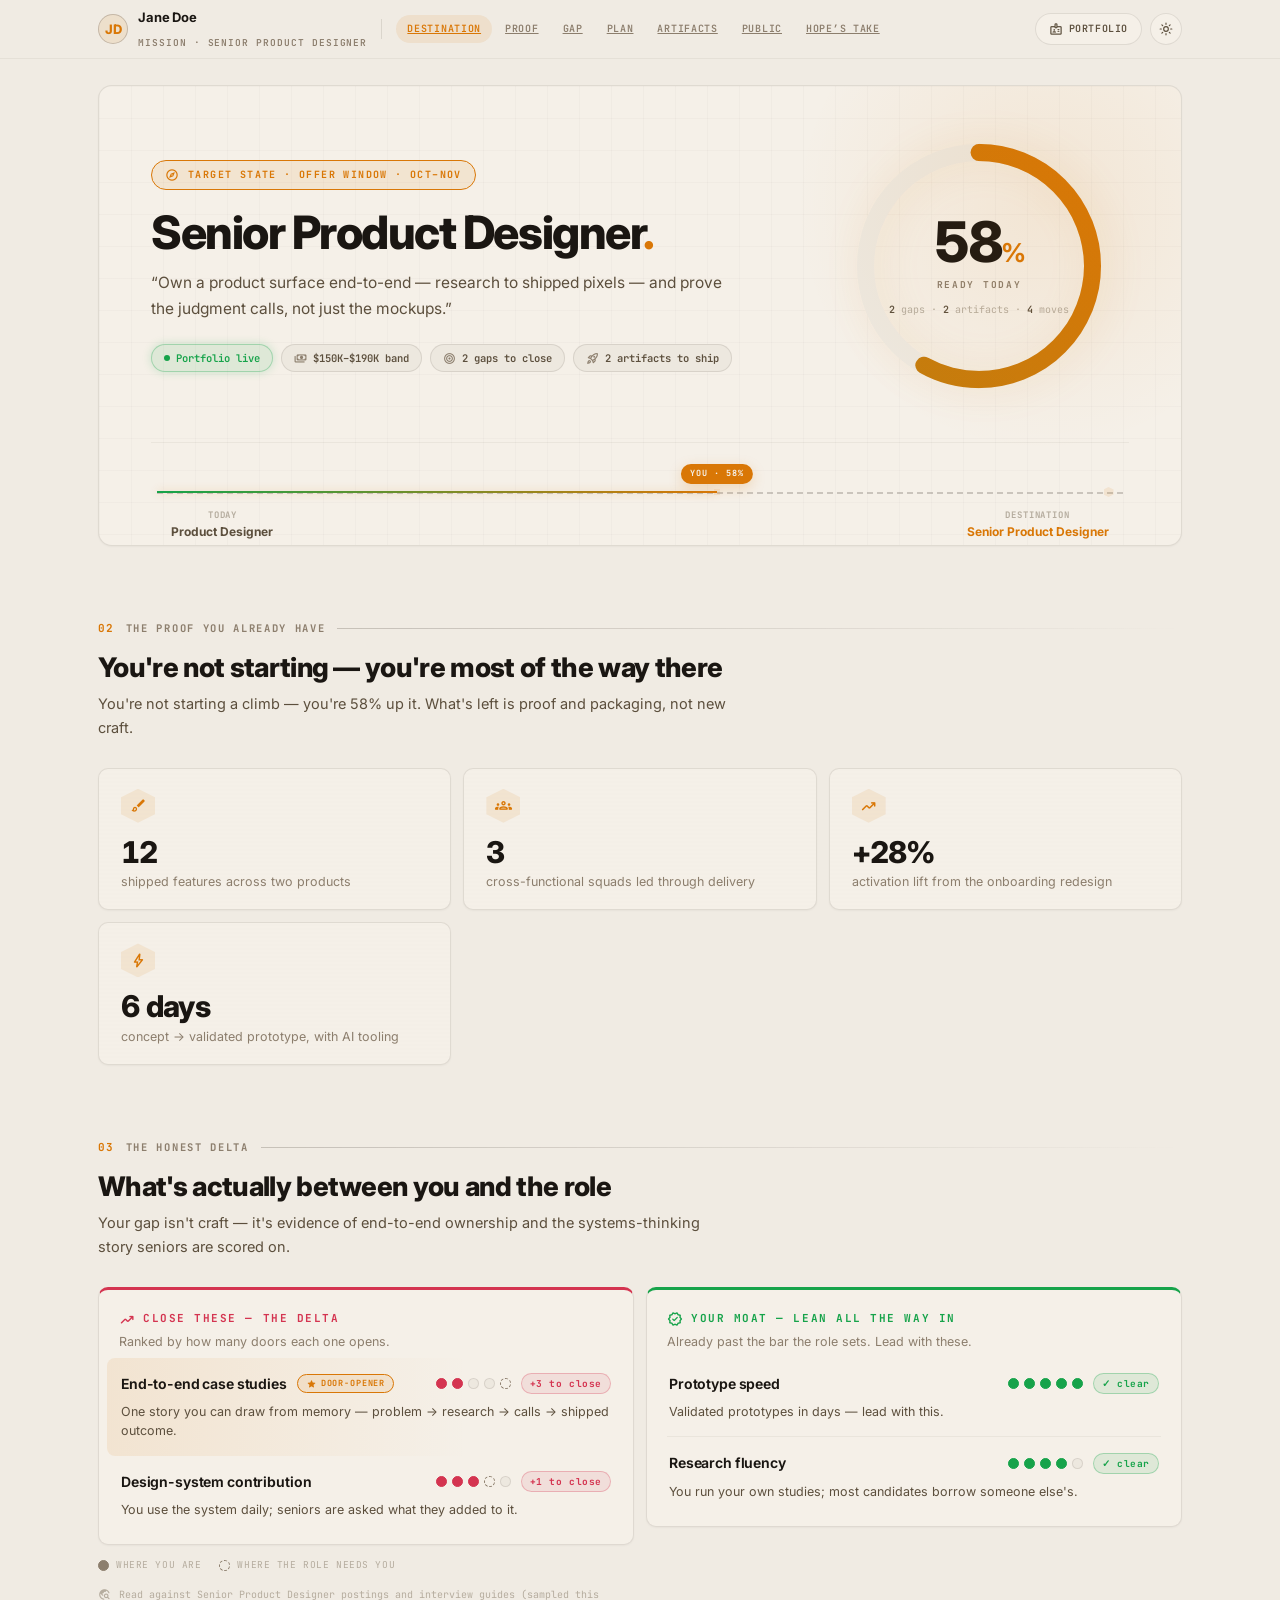
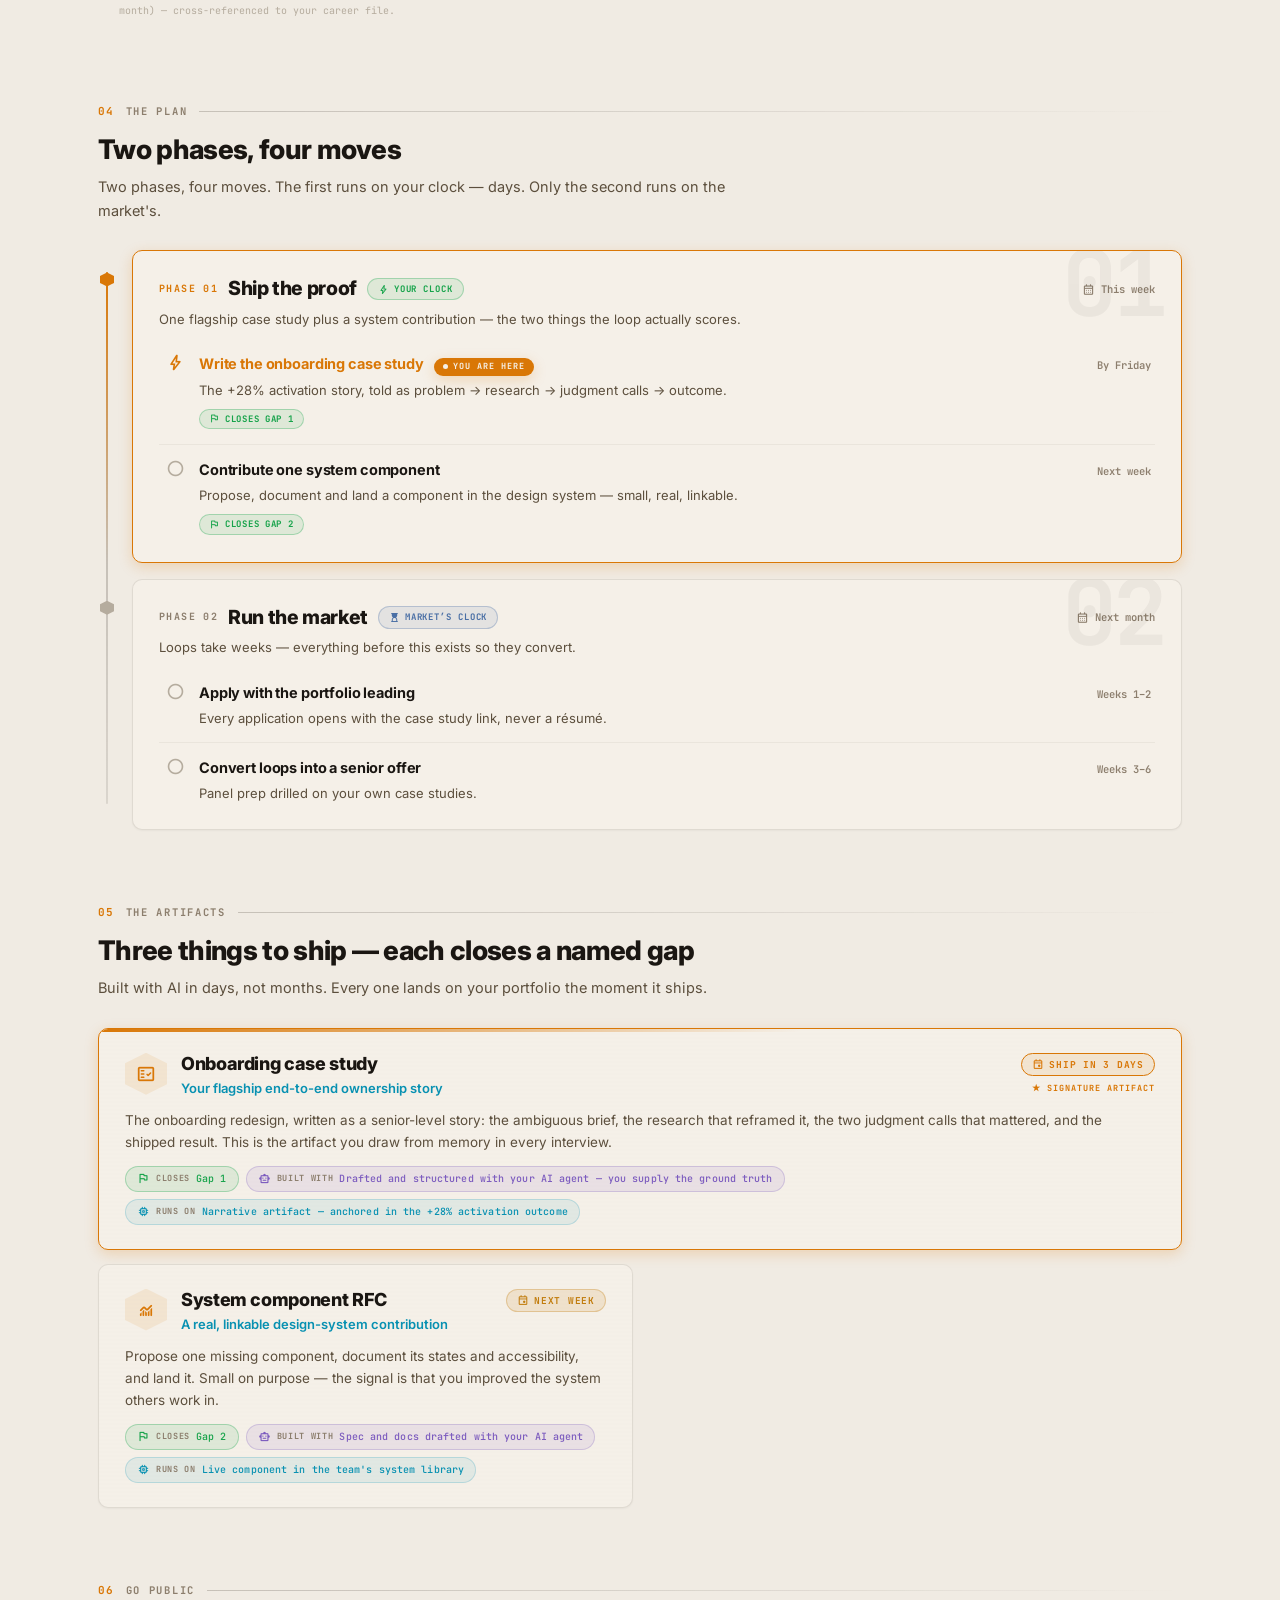
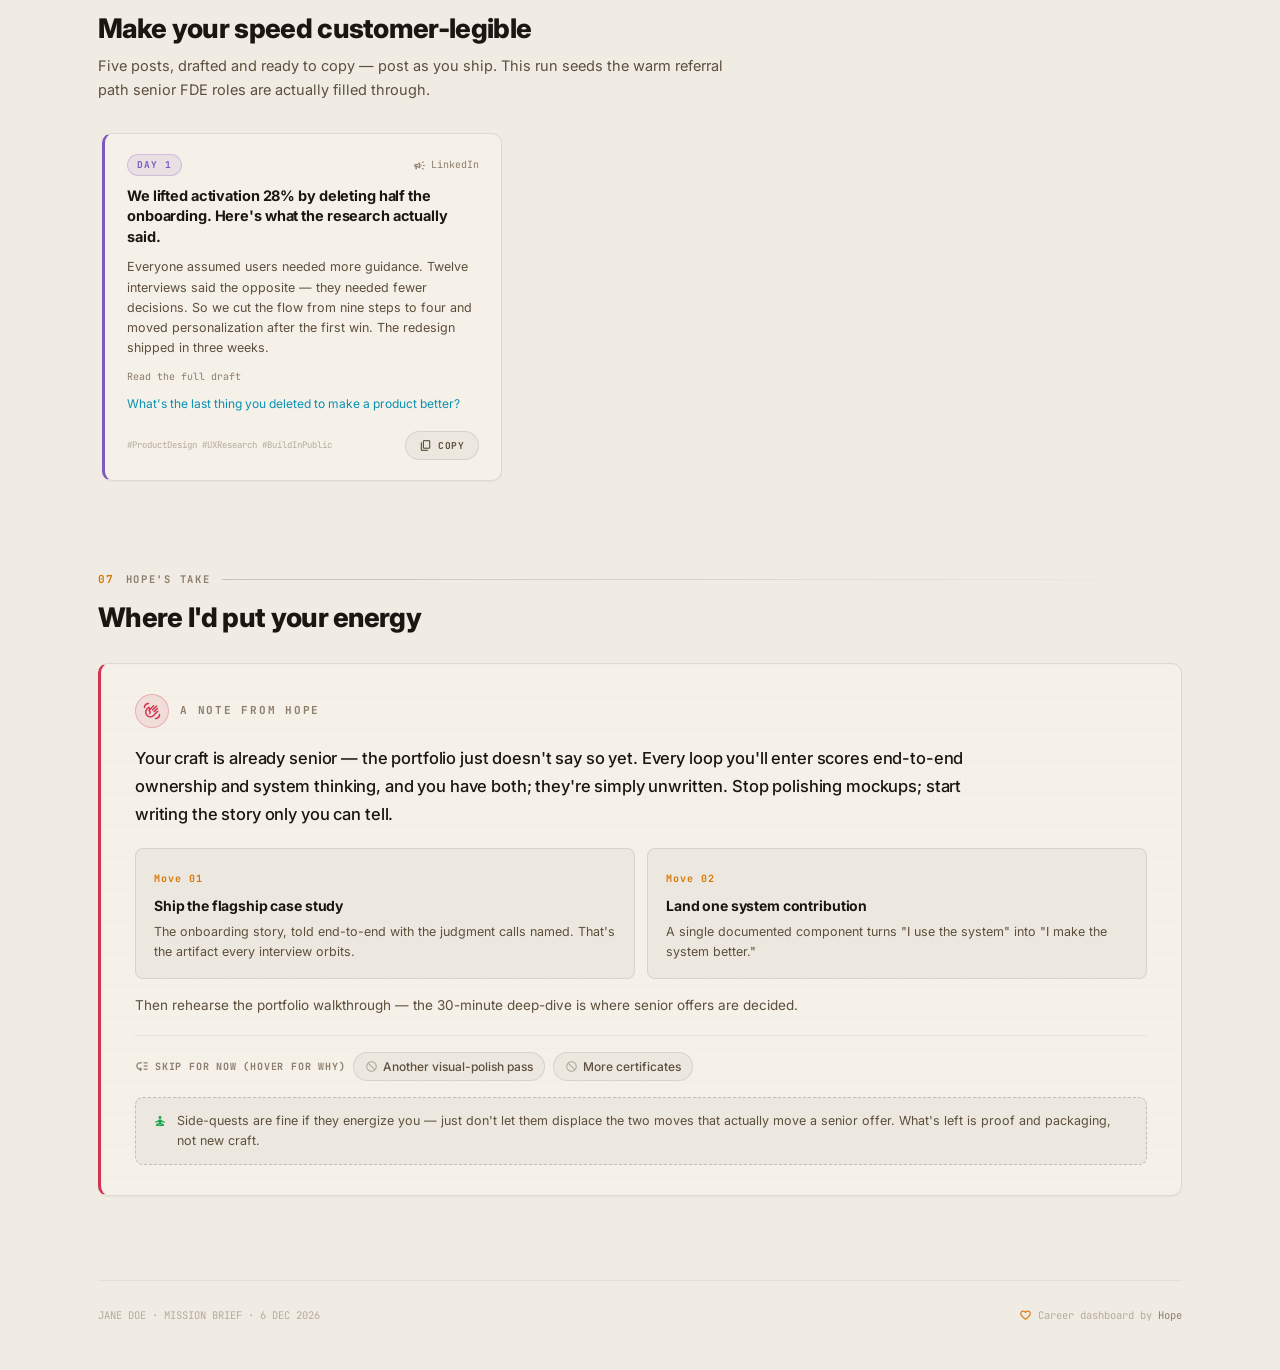
==== assets/templates/dashboard/dashboard.html @ b51b8798 "feat(template): add the career-dashboard template Premium single-scroll mission brief (7 chapters, f" ====
<!doctype html>
<html lang="en" data-theme="light">
<head>
<meta charset="utf-8" />
<meta name="viewport" content="width=device-width, initial-scale=1" />
<title>Career Dashboard — Hope</title>
<link rel="preconnect" href="https://fonts.googleapis.com">
<link rel="preconnect" href="https://fonts.gstatic.com" crossorigin>
<link href="https://fonts.googleapis.com/css2?family=Inter:wght@400;500;600;700;800&family=JetBrains+Mono:wght@400;500;600;700&display=swap" rel="stylesheet">
<link href="https://fonts.googleapis.com/css2?family=Material+Symbols+Rounded:opsz,wght,FILL,GRAD@20..48,400..700,0..1,-50..200" rel="stylesheet">
<!-- Theme-init stays inline (canonical exception) so the page never flashes the wrong theme. -->
<script>
(function () {
  try {
    var t = localStorage.getItem('hope-portfolio-theme');
    if (t === 'light' || t === 'dark') document.documentElement.setAttribute('data-theme', t);
  } catch (e) {}
})();
</script>
<link rel="stylesheet" href="dashboard.css" />
</head>
<body>

<!-- Sticky mission bar: identity · scrollspy chapters · portfolio + theme -->
<header class="topbar">
  <div class="wrap topbar-inner">
    <div class="tb-id" id="tb-id"></div>
    <span class="tb-sep" aria-hidden="true"></span>
    <nav class="tb-nav" id="tb-nav" aria-label="Dashboard sections"></nav>
    <div class="tb-actions">
      <a class="tb-btn" href="index.html" target="_blank" rel="noopener">
        <span class="material-symbols-rounded">badge</span><span>Portfolio</span>
      </a>
      <button id="theme-toggle" class="theme-toggle" aria-label="Toggle theme" type="button">
        <svg class="icon-sun" viewBox="0 0 24 24" fill="none" stroke="currentColor" stroke-width="2" stroke-linecap="round" stroke-linejoin="round"><circle cx="12" cy="12" r="4"></circle><path d="M12 2v2M12 20v2M4.93 4.93l1.41 1.41M17.66 17.66l1.41 1.41M2 12h2M20 12h2M4.93 19.07l1.41-1.41M17.66 6.34l1.41-1.41"></path></svg>
        <svg class="icon-moon" viewBox="0 0 24 24" fill="none" stroke="currentColor" stroke-width="2" stroke-linecap="round" stroke-linejoin="round"><path d="M21 12.79A9 9 0 1 1 11.21 3 7 7 0 0 0 21 12.79z"></path></svg>
      </button>
    </div>
  </div>
</header>

<main class="wrap">

  <!-- 01 · THE DESTINATION -->
  <section class="hero" id="destination" aria-labelledby="hero-title">
    <div class="hero-card">
      <div class="hero-grid">
        <div>
          <span class="hero-eyebrow"><span class="material-symbols-rounded">explore</span><span id="hero-eyebrow-text">Target state</span></span>
          <h1 class="hero-title" id="hero-title"></h1>
          <p class="hero-north" id="hero-north"></p>
          <div class="hero-meta" id="hero-meta"></div>
        </div>
        <div class="gauge-wrap" role="img" id="gauge" aria-label="Readiness">
          <svg viewBox="0 0 200 200" aria-hidden="true">
            <defs>
              <linearGradient id="gauge-grad" x1="0" y1="0" x2="1" y2="1">
                <stop offset="0%" style="stop-color: var(--accent-amber)"/>
                <stop offset="100%" style="stop-color: var(--accent-orange)"/>
              </linearGradient>
            </defs>
            <circle class="gauge-track" cx="100" cy="100" r="86"></circle>
            <circle class="gauge-arc" id="gauge-arc" cx="100" cy="100" r="86"></circle>
          </svg>
          <div class="gauge-center">
            <span class="gauge-val"><span id="gauge-val">0</span><span class="pct-sign">%</span></span>
            <span class="gauge-label">ready today</span>
            <span class="gauge-sub" id="gauge-sub"></span>
          </div>
        </div>
      </div>
      <!-- The forward throughline: the portfolio's timeline shows the road behind; this is the road ahead. -->
      <div class="fwdline" id="fwdline" aria-label="The road from current role to target role"></div>
    </div>
  </section>

  <!-- 02 · WHAT YOU ALREADY BRING -->
  <section class="chapter reveal" id="proof" aria-labelledby="proof-title">
    <div class="chapter-head">
      <div class="chapter-eyebrow"><span class="chapter-num">02</span><span class="chapter-tag">The proof you already have</span><span class="chapter-rule"></span></div>
      <h2 class="chapter-title" id="proof-title">You're not starting — you're most of the way there</h2>
      <p class="chapter-sub" id="proof-sub"></p>
    </div>
    <div class="stat-grid" id="stat-grid"></div>
  </section>

  <!-- 03 · THE GAP -->
  <section class="chapter reveal" id="gap" aria-labelledby="gap-title">
    <div class="chapter-head">
      <div class="chapter-eyebrow"><span class="chapter-num">03</span><span class="chapter-tag">The honest delta</span><span class="chapter-rule"></span></div>
      <h2 class="chapter-title" id="gap-title">What's actually between you and the role</h2>
      <p class="chapter-sub" id="gap-headline"></p>
    </div>
    <div class="delta-board">
      <div class="delta-col gaps" id="delta-gaps"></div>
      <div class="delta-col moat" id="delta-moat"></div>
    </div>
    <div class="delta-legend" aria-hidden="true">
      <span><span class="dot5 on" style="background: var(--text-muted); border-color: var(--text-muted);"></span>where you are</span>
      <span><span class="dot5 tgt"></span>where the role needs you</span>
    </div>
    <p class="delta-source" id="delta-source"></p>
  </section>

  <!-- 04 · THE PLAN -->
  <section class="chapter reveal" id="plan" aria-labelledby="plan-title">
    <div class="chapter-head">
      <div class="chapter-eyebrow"><span class="chapter-num">04</span><span class="chapter-tag">The plan</span><span class="chapter-rule"></span></div>
      <h2 class="chapter-title" id="plan-title">Three phases, seven moves</h2>
      <p class="chapter-sub" id="plan-intro"></p>
    </div>
    <div class="plan-list" id="plan-list"></div>
  </section>

  <!-- 05 · THE ARTIFACTS -->
  <section class="chapter reveal" id="artifacts" aria-labelledby="artifacts-title">
    <div class="chapter-head">
      <div class="chapter-eyebrow"><span class="chapter-num">05</span><span class="chapter-tag">The artifacts</span><span class="chapter-rule"></span></div>
      <h2 class="chapter-title" id="artifacts-title">Three things to ship — each closes a named gap</h2>
      <p class="chapter-sub">Built with AI in days, not months. Every one lands on your portfolio the moment it ships.</p>
    </div>
    <div class="proj-grid" id="proj-grid"></div>
  </section>

  <!-- 06 · GO PUBLIC -->
  <section class="chapter reveal" id="public" aria-labelledby="public-title">
    <div class="chapter-head">
      <div class="chapter-eyebrow"><span class="chapter-num">06</span><span class="chapter-tag">Go public</span><span class="chapter-rule"></span></div>
      <h2 class="chapter-title" id="public-title">Make your speed customer-legible</h2>
      <p class="chapter-sub">Five posts, drafted and ready to copy — post as you ship. This run seeds the warm referral path senior FDE roles are actually filled through.</p>
    </div>
    <div class="post-rail-wrap">
      <div class="post-rail" id="post-rail" tabindex="0" aria-label="Build-in-public post drafts"></div>
    </div>
  </section>

  <!-- 07 · HOPE'S TAKE -->
  <section class="chapter reveal" id="take" aria-labelledby="take-title">
    <div class="chapter-head">
      <div class="chapter-eyebrow"><span class="chapter-num">07</span><span class="chapter-tag">Hope's take</span><span class="chapter-rule"></span></div>
      <h2 class="chapter-title" id="take-title">Where I'd put your energy</h2>
    </div>
    <div class="take-band" id="take-band"></div>
  </section>

  <footer class="footer">
    <span id="footer-stamp"></span>
    <span class="right"><span class="material-symbols-rounded">favorite</span><span>Career dashboard by <a href="https://github.com/oneconsciousness/job-hunt-with-hope" target="_blank" rel="noopener">Hope</a></span></span>
  </footer>

</main>

<script src="data.js"></script>
<script src="dashboard.js"></script>
</body>
</html>
---- assets/templates/dashboard/dashboard.css ----
/* =============================================================================
 * dashboard.css — Hope Career Dashboard (self-contained).
 *
 * The portfolio shows who you are. The dashboard shows who you're BECOMING —
 * a single-scroll mission brief: destination → proof → gap → plan → artifacts
 * → public → Hope's take. The token block below is Hope's locked canon
 * (design-tokens.md §2–3) plus a small dashboard-extension subsection; every
 * component resolves from var(--token) only. Light default, dark via toggle.
 * ===========================================================================*/

/* ── TOKENS — locked canon (design-tokens.md §2–3) ── */
:root {
  color-scheme: light dark;
  --bg: #F0EBE3; --surface: #E8E2D8; --surface-2: #EDE8DF;
  --card-bg: #F5F0E8; --card-bg-hover: #FAF6EE; --card-bg-active: #FFFCF3;
  --text-primary: #1A1612; --text-secondary: #5C4F3D; --text-muted: #8C7E6D; --text-dim: #B5AC9E;
  --accent-orange: #D97706; --accent-orange-hover: #B45309;
  --accent-orange-bg: rgba(217,119,6,0.10); --accent-orange-glow: 0 4px 14px rgba(217,119,6,0.22);
  --accent-cyan: #0891B2; --accent-cyan-soft: rgba(8,145,178,0.08); --accent-cyan-edge: rgba(8,145,178,0.20);
  --accent-emerald: #16A34A; --accent-emerald-bg: rgba(22,163,74,0.10);
  --accent-emerald-edge: rgba(22,163,74,0.30); --accent-emerald-glow: 0 0 10px rgba(22,163,74,0.20);
  --accent-violet: #7C5BBF; --accent-violet-bg: rgba(124,91,191,0.10); --accent-violet-edge: rgba(124,91,191,0.25);
  --accent-amber: #C27D0E; --accent-amber-bg: rgba(194,125,14,0.12); --accent-amber-edge: rgba(194,125,14,0.30);
  --accent-rose: #D43450;
  --accent-slate: #4A6FA5; --accent-slate-bg: rgba(74,111,165,0.10); --accent-slate-edge: rgba(74,111,165,0.30);
  --border-default: rgba(31,22,14,0.10); --border-subtle: rgba(31,22,14,0.05); --border-hover: rgba(31,22,14,0.20);
  --radius-card: 8px; --radius-panel: 10px; --radius-button: 6px; --radius-pill: 9999px; --radius-tight: 3px;
  --shadow-sm: 0 1px 2px rgba(31,22,14,0.04); --shadow-md: 0 2px 8px rgba(31,22,14,0.06);
  --grid-line: rgba(31,22,14,0.04); --scan-line: rgba(31,22,14,0.02);
  --font-sans: "Inter", -apple-system, BlinkMacSystemFont, "Segoe UI", Roboto, sans-serif;
  --font-mono: "JetBrains Mono", "SF Mono", Consolas, monospace;
  /* Dashboard-extension tokens (this file's token block is their single source;
     everything below still resolves through var()). */
  --accent-rose-bg: rgba(212,52,80,0.09); --accent-rose-edge: rgba(212,52,80,0.28);
  --glow-orange: rgba(217,119,6,0.30); --glow-orange-soft: rgba(217,119,6,0.12);
  --glow-emerald: rgba(22,163,74,0.28);
  --hero-bloom: rgba(217,119,6,0.09); --hero-bloom-2: rgba(8,145,178,0.06);
  --topbar-bg: rgba(240,235,227,0.92);
  --shadow-lift: 0 10px 30px rgba(31,22,14,0.08);
}
[data-theme="dark"] {
  --bg: #1A1612; --surface: #221D17; --surface-2: #2A241D;
  --card-bg: #1F1A14; --card-bg-hover: #261F18; --card-bg-active: #2D261D;
  --text-primary: #F0E7D5; --text-secondary: #B5A78F; --text-muted: #8C7E6D; --text-dim: #5C4F3D;
  --accent-orange: #FB923C; --accent-orange-hover: #FDBA74;
  --accent-orange-bg: rgba(251,146,60,0.14); --accent-orange-glow: 0 4px 14px rgba(251,146,60,0.30);
  --accent-cyan: #22D3EE; --accent-cyan-soft: rgba(34,211,238,0.10); --accent-cyan-edge: rgba(34,211,238,0.25);
  --accent-emerald: #34D572; --accent-emerald-bg: rgba(52,213,114,0.14);
  --accent-emerald-edge: rgba(52,213,114,0.30); --accent-emerald-glow: 0 0 12px rgba(52,213,114,0.25);
  --accent-violet: #A78BFA; --accent-violet-bg: rgba(167,139,250,0.12); --accent-violet-edge: rgba(167,139,250,0.30);
  --accent-amber: #F59E0B; --accent-amber-bg: rgba(245,158,11,0.14); --accent-amber-edge: rgba(245,158,11,0.30);
  --accent-rose: #F43F5E;
  --accent-slate: #7FA3D7; --accent-slate-bg: rgba(127,163,215,0.14); --accent-slate-edge: rgba(127,163,215,0.30);
  --border-default: rgba(240,231,213,0.08); --border-subtle: rgba(240,231,213,0.04); --border-hover: rgba(240,231,213,0.20);
  --grid-line: rgba(240,231,213,0.04); --scan-line: rgba(240,231,213,0.02);
  --accent-rose-bg: rgba(244,63,94,0.12); --accent-rose-edge: rgba(244,63,94,0.30);
  --glow-orange: rgba(251,146,60,0.38); --glow-orange-soft: rgba(251,146,60,0.14);
  --glow-emerald: rgba(52,213,114,0.30);
  --hero-bloom: rgba(251,146,60,0.10); --hero-bloom-2: rgba(34,211,238,0.05);
  --topbar-bg: rgba(26,22,18,0.92);
  --shadow-lift: 0 10px 30px rgba(0,0,0,0.35);
}

/* ── BASE ── */
* { box-sizing: border-box; }
html { scroll-behavior: smooth; }
html, body { margin: 0; padding: 0; }
body {
  font-family: var(--font-sans);
  background: var(--bg);
  color: var(--text-primary);
  font-size: 15px; line-height: 1.6;
  -webkit-font-smoothing: antialiased;
  transition: background 0.3s ease, color 0.3s ease;
}
button { all: unset; cursor: pointer; box-sizing: border-box; }
img { display: block; }
a { color: inherit; }
::selection { background: var(--accent-orange-bg); }
.material-symbols-rounded { font-variation-settings: 'opsz' 20, 'wght' 500, 'FILL' 0, 'GRAD' 0; user-select: none; vertical-align: middle; }

@keyframes materialize { 0% { opacity: 0; transform: translateY(14px); } 100% { opacity: 1; transform: translateY(0); } }
@keyframes pulse-dot { 0%,100% { opacity: 1; transform: scale(1); } 50% { opacity: 0.55; transform: scale(0.85); } }
@keyframes scale-bar { from { transform: scaleX(0); transform-origin: left; } to { transform: scaleX(1); transform-origin: left; } }
@keyframes dash-flow { to { stroke-dashoffset: -14; } }
@keyframes ping { 0% { transform: scale(1); opacity: 0.7; } 100% { transform: scale(2.4); opacity: 0; } }

/* Scroll-reveal: sections start hidden, .in materializes them. */
.reveal { opacity: 0; }
.reveal.in { animation: materialize 0.65s cubic-bezier(0.16, 1, 0.3, 1) forwards; }

.wrap { max-width: 1140px; margin: 0 auto; padding: 0 28px; }

/* ── TOPBAR — sticky mission bar with scrollspy chips ── */
.topbar {
  position: sticky; top: 0; z-index: 900;
  background: var(--topbar-bg);
  border-bottom: 1px solid var(--border-subtle);
  transition: background 0.3s ease;
}
.topbar-inner { display: flex; align-items: center; gap: 14px; height: 58px; }
.tb-id { display: flex; align-items: center; gap: 10px; min-width: 0; }
.tb-avatar { width: 30px; height: 30px; border-radius: var(--radius-pill); object-fit: cover; border: 1.5px solid var(--border-hover); }
.tb-avatar-fallback { width: 30px; height: 30px; border-radius: var(--radius-pill); display: inline-flex; align-items: center; justify-content: center; background: var(--accent-orange-bg); color: var(--accent-orange); font-weight: 800; font-size: 13px; border: 1.5px solid var(--border-hover); }
.tb-name { font-size: 13px; font-weight: 700; letter-spacing: -0.01em; white-space: nowrap; }
.tb-role { font-family: var(--font-mono); font-size: 9.5px; font-weight: 600; text-transform: uppercase; letter-spacing: 0.1em; color: var(--text-muted); white-space: nowrap; }
.tb-sep { width: 1px; height: 20px; background: var(--border-default); flex-shrink: 0; }
.tb-nav { display: flex; align-items: center; gap: 2px; overflow-x: auto; scrollbar-width: none; flex: 1; }
.tb-nav::-webkit-scrollbar { display: none; }
.tb-link {
  padding: 6px 11px; border-radius: var(--radius-pill);
  font-family: var(--font-mono); font-size: 10px; font-weight: 600;
  letter-spacing: 0.07em; text-transform: uppercase; color: var(--text-muted);
  white-space: nowrap; transition: color 0.15s, background 0.15s;
}
.tb-link:hover { color: var(--text-primary); background: var(--surface-2); }
.tb-link.active { color: var(--accent-orange); background: var(--accent-orange-bg); }
.tb-actions { display: flex; align-items: center; gap: 8px; margin-left: auto; }
.tb-btn {
  display: inline-flex; align-items: center; gap: 6px; height: 32px; padding: 0 13px;
  border-radius: var(--radius-pill); background: var(--card-bg); border: 1px solid var(--border-default);
  color: var(--text-secondary); font-family: var(--font-mono); font-size: 10px; font-weight: 600;
  letter-spacing: 0.06em; text-transform: uppercase; text-decoration: none; transition: all 0.2s; white-space: nowrap;
}
.tb-btn:hover { border-color: var(--accent-orange); color: var(--accent-orange); transform: translateY(-1px); }
.tb-btn .material-symbols-rounded { font-size: 14px; }
.theme-toggle { width: 32px; height: 32px; border-radius: var(--radius-pill); background: var(--card-bg); border: 1px solid var(--border-default); color: var(--text-secondary); display: inline-flex; align-items: center; justify-content: center; transition: all 0.2s; flex-shrink: 0; }
.theme-toggle:hover { border-color: var(--accent-orange); color: var(--accent-orange); transform: translateY(-1px); }
.theme-toggle svg { width: 14px; height: 14px; }
.theme-toggle .icon-moon { display: none; }
[data-theme="dark"] .theme-toggle .icon-sun { display: none; }
[data-theme="dark"] .theme-toggle .icon-moon { display: block; }

/* ── CHAPTER SCAFFOLD — numbered eyebrow + title + sub ── */
.chapter { padding: 74px 0 0; }
.chapter-head { margin-bottom: 28px; }
.chapter-eyebrow { display: flex; align-items: center; gap: 12px; margin-bottom: 14px; }
.chapter-num { font-family: var(--font-mono); font-size: 11px; font-weight: 700; color: var(--accent-orange); letter-spacing: 0.08em; }
.chapter-tag { font-family: var(--font-mono); font-size: 10.5px; font-weight: 700; text-transform: uppercase; letter-spacing: 0.16em; color: var(--text-muted); }
.chapter-rule { flex: 1; height: 1px; background: linear-gradient(90deg, var(--border-hover), transparent); }
.chapter-title { margin: 0 0 8px; font-size: 27px; font-weight: 800; letter-spacing: -0.025em; line-height: 1.2; }
.chapter-sub { margin: 0; max-width: 70ch; font-size: 14.5px; line-height: 1.65; color: var(--text-secondary); }

/* ── 01 · HERO — the destination ── */
.hero { position: relative; margin-top: 26px; }
.hero-card {
  position: relative; overflow: hidden;
  background: var(--card-bg); border: 1px solid var(--border-default);
  border-radius: 14px; box-shadow: var(--shadow-sm);
  padding: 48px 52px 0;
}
.hero-card::before { /* 32×32 grid — Hope texture signature */
  content: ""; position: absolute; inset: 0; pointer-events: none; opacity: 0.55;
  background-image: linear-gradient(var(--grid-line) 1px, transparent 1px),
                    linear-gradient(90deg, var(--grid-line) 1px, transparent 1px);
  background-size: 32px 32px;
}
.hero-card::after { /* warm bloom behind the gauge */
  content: ""; position: absolute; right: -140px; top: -160px; width: 560px; height: 560px;
  pointer-events: none;
  background: radial-gradient(circle, var(--hero-bloom) 0%, transparent 62%);
}
.hero-grid { position: relative; display: grid; grid-template-columns: minmax(0, 1fr) 300px; gap: 48px; align-items: center; padding-bottom: 44px; }
.hero-eyebrow { display: inline-flex; align-items: center; gap: 9px; margin-bottom: 18px; padding: 6px 13px; border-radius: var(--radius-pill); background: var(--accent-orange-bg); border: 1px solid var(--accent-orange); }
.hero-eyebrow .material-symbols-rounded { font-size: 14px; color: var(--accent-orange); }
.hero-eyebrow span:last-child { font-family: var(--font-mono); font-size: 10px; font-weight: 700; text-transform: uppercase; letter-spacing: 0.14em; color: var(--accent-orange); }
.hero-title { margin: 0 0 14px; font-size: clamp(30px, 4.6vw, 46px); font-weight: 800; letter-spacing: -0.032em; line-height: 1.06; }
.hero-title .accent { color: var(--accent-orange); }
.hero-north { margin: 0 0 22px; max-width: 58ch; font-size: 15.5px; line-height: 1.66; color: var(--text-secondary); }
.hero-north strong { color: var(--text-primary); font-weight: 600; }
.hero-meta { display: flex; flex-wrap: wrap; gap: 8px; }
.meta-chip {
  display: inline-flex; align-items: center; gap: 6px; padding: 5px 12px;
  border-radius: var(--radius-pill); background: var(--surface-2); border: 1px solid var(--border-default);
  font-family: var(--font-mono); font-size: 10.5px; font-weight: 600; color: var(--text-secondary);
}
.meta-chip .material-symbols-rounded { font-size: 13px; color: var(--text-muted); }
.meta-chip.live { background: var(--accent-emerald-bg); border-color: var(--accent-emerald-edge); color: var(--accent-emerald); box-shadow: var(--accent-emerald-glow); }
.meta-chip.live .dot { width: 6px; height: 6px; border-radius: 50%; background: var(--accent-emerald); animation: pulse-dot 2s ease-in-out infinite; }

/* Readiness gauge */
.gauge-wrap { position: relative; width: 264px; height: 264px; margin: 0 auto; }
.gauge-wrap svg { width: 100%; height: 100%; transform: rotate(-90deg); filter: drop-shadow(0 6px 18px var(--glow-orange-soft)); }
.gauge-track { fill: none; stroke: var(--surface-2); stroke-width: 13; }
.gauge-tick { stroke: var(--border-hover); stroke-width: 1; }
.gauge-arc {
  fill: none; stroke: url(#gauge-grad); stroke-width: 13; stroke-linecap: round;
  transition: stroke-dashoffset 1.6s cubic-bezier(0.16, 1, 0.3, 1);
}
.gauge-center { position: absolute; inset: 0; display: flex; flex-direction: column; align-items: center; justify-content: center; text-align: center; }
.gauge-val { font-size: 56px; font-weight: 800; letter-spacing: -0.04em; line-height: 1; font-variant-numeric: tabular-nums; }
.gauge-val .pct-sign { font-size: 26px; font-weight: 700; color: var(--accent-orange); }
.gauge-label { margin-top: 7px; font-family: var(--font-mono); font-size: 9.5px; font-weight: 700; text-transform: uppercase; letter-spacing: 0.18em; color: var(--text-muted); }
.gauge-sub { margin-top: 9px; font-family: var(--font-mono); font-size: 10px; color: var(--text-dim); }
.gauge-sub b { color: var(--text-secondary); font-weight: 600; }

/* Forward throughline — the road ahead (mirror of the portfolio's timeline) */
.fwdline { position: relative; border-top: 1px solid var(--border-subtle); padding: 26px 6px 30px; }
.fwdline-rail { position: relative; height: 46px; }
.fwdline-track { position: absolute; left: 0; right: 0; top: 50%; height: 0; border-top: 2px dashed var(--border-hover); }
.fwdline-progress { position: absolute; left: 0; top: calc(50% - 1px); height: 2px; background: linear-gradient(90deg, var(--accent-emerald), var(--accent-orange)); box-shadow: 0 0 8px var(--glow-orange); transform-origin: left; }
.fwd-node { position: absolute; top: 50%; transform: translate(-50%, -50%); z-index: 2; }
.fwd-hex { width: 13px; height: 13px; clip-path: polygon(50% 0%, 100% 25%, 100% 75%, 50% 100%, 0% 75%, 0% 25%); }
.fwd-node.from .fwd-hex { background: var(--accent-emerald); }
.fwd-node.to { z-index: 3; }
.fwd-node.to .fwd-hex { width: 17px; height: 17px; background: var(--accent-orange); }
.fwd-node.to::before { content: ""; position: absolute; inset: -5px; clip-path: polygon(50% 0%, 100% 25%, 100% 75%, 50% 100%, 0% 75%, 0% 25%); background: var(--accent-orange-bg); }
.fwd-node.mid .fwd-hex { width: 9px; height: 9px; background: var(--text-dim); }
.fwd-node.mid.done .fwd-hex { background: var(--accent-emerald); }
.fwd-label { position: absolute; top: calc(50% + 16px); transform: translateX(-50%); text-align: center; white-space: nowrap; }
.fwd-label .l1 { display: block; font-family: var(--font-mono); font-size: 9px; font-weight: 700; text-transform: uppercase; letter-spacing: 0.1em; color: var(--text-dim); }
.fwd-label .l2 { display: block; font-size: 12px; font-weight: 700; color: var(--text-secondary); }
.fwd-node.to .fwd-label .l2 { color: var(--accent-orange); }
.fwd-label.up { top: auto; bottom: calc(50% + 14px); }
.fwd-you { position: absolute; top: 50%; transform: translate(-50%, -50%); z-index: 4; }
.fwd-you .core { position: relative; width: 12px; height: 12px; border-radius: 50%; background: var(--accent-orange); box-shadow: 0 0 0 3px var(--accent-orange-bg), 0 0 12px var(--glow-orange); }
.fwd-you .halo { position: absolute; inset: 0; border-radius: 50%; background: var(--accent-orange-bg); animation: ping 2.2s ease-out infinite; }
.fwd-you .tag { position: absolute; bottom: calc(100% + 8px); left: 50%; transform: translateX(-50%); padding: 3px 9px; border-radius: var(--radius-pill); background: var(--accent-orange); color: var(--card-bg); font-family: var(--font-mono); font-size: 8.5px; font-weight: 700; letter-spacing: 0.12em; text-transform: uppercase; white-space: nowrap; box-shadow: var(--accent-orange-glow); }

/* ── 02 · PROOF — what you already bring ── */
.stat-grid { display: grid; grid-template-columns: repeat(3, 1fr); gap: 12px; }
.stat-card {
  position: relative; overflow: hidden;
  background: var(--card-bg); border: 1px solid var(--border-default);
  border-radius: var(--radius-panel); box-shadow: var(--shadow-sm);
  padding: 20px 22px 18px;
  transition: transform 0.25s cubic-bezier(0.16,1,0.3,1), border-color 0.2s, box-shadow 0.25s;
}
.stat-card::before { /* scanline signature */
  content: ""; position: absolute; inset: 0; pointer-events: none; opacity: 0.3;
  background: repeating-linear-gradient(0deg, transparent, transparent 2px, var(--scan-line) 2px, var(--scan-line) 4px);
}
.stat-card:hover { transform: translateY(-3px); border-color: var(--border-hover); box-shadow: var(--shadow-lift); }
.stat-hex { display: inline-flex; align-items: center; justify-content: center; width: 34px; height: 34px; margin-bottom: 14px; clip-path: polygon(50% 0%, 100% 25%, 100% 75%, 50% 100%, 0% 75%, 0% 25%); background: var(--accent-orange-bg); }
.stat-hex .material-symbols-rounded { font-size: 17px; color: var(--accent-orange); }
.stat-value { font-size: 30px; font-weight: 800; letter-spacing: -0.03em; line-height: 1.05; font-variant-numeric: tabular-nums; }
.stat-label { margin-top: 5px; font-size: 12.5px; line-height: 1.45; color: var(--text-muted); }

/* ── 03 · THE GAP — delta board ── */
.delta-source { display: flex; gap: 8px; align-items: flex-start; margin-top: 14px; font-family: var(--font-mono); font-size: 10px; line-height: 1.6; color: var(--text-dim); max-width: 86ch; }
.delta-source .material-symbols-rounded { font-size: 13px; margin-top: 1px; flex-shrink: 0; color: var(--text-dim); }
.delta-board { display: grid; grid-template-columns: 1fr 1fr; gap: 12px; align-items: start; }
.delta-col { background: var(--card-bg); border: 1px solid var(--border-default); border-radius: var(--radius-panel); box-shadow: var(--shadow-sm); padding: 20px 20px 10px; }
.delta-col.gaps { border-top: 3px solid var(--accent-rose); }
.delta-col.moat { border-top: 3px solid var(--accent-emerald); }
.delta-col-head { display: flex; align-items: center; gap: 8px; margin-bottom: 4px; }
.delta-col-head .material-symbols-rounded { font-size: 16px; }
.delta-col.gaps .delta-col-head { color: var(--accent-rose); }
.delta-col.moat .delta-col-head { color: var(--accent-emerald); }
.delta-col-title { font-family: var(--font-mono); font-size: 11px; font-weight: 700; text-transform: uppercase; letter-spacing: 0.14em; }
.delta-col-sub { margin: 0 0 6px; font-size: 12.5px; color: var(--text-muted); }
.delta-row { display: flex; flex-direction: column; gap: 7px; padding: 15px 2px; }
.delta-row + .delta-row { border-top: 1px solid var(--border-subtle); }
.delta-row-top { display: flex; align-items: center; gap: 10px; }
.delta-skill { font-size: 14px; font-weight: 650; letter-spacing: -0.01em; display: flex; align-items: center; gap: 6px; min-width: 0; }
.delta-dots { display: inline-flex; gap: 5px; margin-left: auto; flex-shrink: 0; }
.dot5 { position: relative; width: 11px; height: 11px; border-radius: 50%; background: var(--surface-2); border: 1px solid var(--border-default); }
.delta-col.gaps .dot5.on { background: var(--accent-rose); border-color: var(--accent-rose); }
.delta-col.moat .dot5.on { background: var(--accent-emerald); border-color: var(--accent-emerald); }
.dot5.tgt { background: transparent; border: 1.5px dashed var(--text-muted); }
.delta-chip { flex-shrink: 0; font-family: var(--font-mono); font-size: 9.5px; font-weight: 700; letter-spacing: 0.06em; padding: 2px 8px; border-radius: var(--radius-pill); }
.delta-chip.lift { background: var(--accent-rose-bg); border: 1px solid var(--accent-rose-edge); color: var(--accent-rose); }
.delta-chip.clear { background: var(--accent-emerald-bg); border: 1px solid var(--accent-emerald-edge); color: var(--accent-emerald); }
.delta-note { margin: 0; font-size: 12.5px; line-height: 1.55; color: var(--text-secondary); }
.door-tag { display: inline-flex; align-items: center; gap: 4px; padding: 2px 8px; border-radius: var(--radius-pill); background: var(--accent-orange-bg); border: 1px solid var(--accent-orange); color: var(--accent-orange); font-family: var(--font-mono); font-size: 8.5px; font-weight: 700; letter-spacing: 0.1em; text-transform: uppercase; white-space: nowrap; }
.door-tag .material-symbols-rounded { font-size: 11px; font-variation-settings: 'FILL' 1; }
.delta-row.door { background: linear-gradient(90deg, var(--accent-orange-bg), transparent 70%); border-radius: var(--radius-card); padding-left: 14px; padding-right: 14px; margin: 0 -12px; border-top: none; }
.delta-row.door + .delta-row { border-top: none; }
.delta-legend { display: flex; gap: 18px; margin-top: 12px; }
.delta-legend span { display: inline-flex; align-items: center; gap: 7px; font-family: var(--font-mono); font-size: 9.5px; letter-spacing: 0.06em; text-transform: uppercase; color: var(--text-dim); }

/* ── 04 · THE PLAN — three phases on a spine ── */
.plan-clock-note { display: inline-flex; align-items: center; gap: 8px; margin-top: 10px; padding: 7px 14px; border-radius: var(--radius-pill); background: var(--surface-2); border: 1px dashed var(--border-hover); font-size: 12.5px; color: var(--text-secondary); }
.plan-clock-note .material-symbols-rounded { font-size: 15px; color: var(--accent-orange); }
.plan-list { position: relative; display: flex; flex-direction: column; gap: 16px; padding-left: 34px; }
.plan-list::before { content: ""; position: absolute; left: 8px; top: 22px; bottom: 26px; width: 2px; background: linear-gradient(180deg, var(--accent-orange), var(--border-hover) 55%, var(--border-default)); border-radius: 2px; }
.phase { position: relative; }
.phase::before { /* spine node */
  content: ""; position: absolute; left: -34px; top: 22px; width: 14px; height: 14px; margin-left: 2px;
  clip-path: polygon(50% 0%, 100% 25%, 100% 75%, 50% 100%, 0% 75%, 0% 25%);
  background: var(--text-dim);
}
.phase.active::before { background: var(--accent-orange); }
.phase.next::before { background: var(--accent-amber); }
.phase-card { position: relative; overflow: hidden; background: var(--card-bg); border: 1px solid var(--border-default); border-radius: var(--radius-panel); box-shadow: var(--shadow-sm); padding: 22px 26px 12px; }
.phase.active .phase-card { border-color: var(--accent-orange); box-shadow: var(--accent-orange-glow); }
.phase-card::before { /* ghost number */
  content: attr(data-num); position: absolute; right: 18px; top: -14px;
  font-family: var(--font-mono); font-size: 92px; font-weight: 700; line-height: 1;
  color: var(--text-primary); opacity: 0.045; pointer-events: none; letter-spacing: -0.05em;
}
.phase-head { display: flex; align-items: center; flex-wrap: wrap; gap: 10px; margin-bottom: 4px; }
.phase-kicker { font-family: var(--font-mono); font-size: 10px; font-weight: 700; letter-spacing: 0.14em; text-transform: uppercase; color: var(--accent-orange); }
.phase.later .phase-kicker { color: var(--text-muted); }
.phase-title { margin: 0; font-size: 19.5px; font-weight: 800; letter-spacing: -0.02em; }
.phase-window { margin-left: auto; display: inline-flex; align-items: center; gap: 6px; font-family: var(--font-mono); font-size: 10.5px; font-weight: 600; color: var(--text-muted); }
.phase-window .material-symbols-rounded { font-size: 13px; }
.clock-chip { display: inline-flex; align-items: center; gap: 5px; padding: 3px 10px; border-radius: var(--radius-pill); font-family: var(--font-mono); font-size: 9px; font-weight: 700; letter-spacing: 0.1em; text-transform: uppercase; }
.clock-chip.yours { background: var(--accent-emerald-bg); border: 1px solid var(--accent-emerald-edge); color: var(--accent-emerald); }
.clock-chip.market { background: var(--accent-slate-bg); border: 1px solid var(--accent-slate-edge); color: var(--accent-slate); }
.clock-chip .material-symbols-rounded { font-size: 11px; }
.phase-why { margin: 2px 0 10px; font-size: 13px; line-height: 1.6; color: var(--text-secondary); max-width: 74ch; }
.move { display: grid; grid-template-columns: 24px minmax(0, 1fr); gap: 12px; padding: 13px 4px; }
.move + .move { border-top: 1px solid var(--border-subtle); }
.move-ic { position: relative; display: flex; justify-content: center; padding-top: 1px; }
.move-ic .material-symbols-rounded { font-size: 19px; color: var(--text-dim); }
.move.active .move-ic .material-symbols-rounded { color: var(--accent-orange); }
.move.done .move-ic .material-symbols-rounded { color: var(--accent-emerald); }
.move-top { display: flex; align-items: baseline; flex-wrap: wrap; gap: 8px 10px; }
.move-label { font-size: 14.5px; font-weight: 700; letter-spacing: -0.01em; }
.move.active .move-label { color: var(--accent-orange); }
.here-tag { display: inline-flex; align-items: center; gap: 5px; padding: 2px 9px; border-radius: var(--radius-pill); background: var(--accent-orange); color: var(--card-bg); font-family: var(--font-mono); font-size: 8.5px; font-weight: 700; letter-spacing: 0.12em; text-transform: uppercase; box-shadow: var(--accent-orange-glow); }
.here-tag .dot { width: 5px; height: 5px; border-radius: 50%; background: var(--card-bg); animation: pulse-dot 2s ease-in-out infinite; }
.move-date { margin-left: auto; font-family: var(--font-mono); font-size: 10.5px; font-weight: 600; color: var(--text-muted); white-space: nowrap; }
.move-desc { margin: 4px 0 0; font-size: 13px; line-height: 1.6; color: var(--text-secondary); max-width: 84ch; }
.move-closes { display: inline-flex; align-items: center; gap: 5px; margin-top: 8px; padding: 2px 9px; border-radius: var(--radius-pill); background: var(--accent-emerald-bg); border: 1px solid var(--accent-emerald-edge); color: var(--accent-emerald); font-family: var(--font-mono); font-size: 9px; font-weight: 700; letter-spacing: 0.08em; text-transform: uppercase; }
.move-closes .material-symbols-rounded { font-size: 11px; }

/* ── 05 · THE ARTIFACTS — proof projects ── */
.proj-grid { display: grid; grid-template-columns: 1fr 1fr; gap: 14px; }
.proj-card {
  position: relative; overflow: hidden; display: flex; flex-direction: column; gap: 10px;
  background: var(--card-bg); border: 1px solid var(--border-default);
  border-radius: var(--radius-panel); box-shadow: var(--shadow-sm); padding: 24px 26px;
  transition: transform 0.25s cubic-bezier(0.16,1,0.3,1), border-color 0.2s, box-shadow 0.25s;
}
.proj-card::before { content: ""; position: absolute; inset: 0; pointer-events: none; opacity: 0.3;
  background: repeating-linear-gradient(0deg, transparent, transparent 2px, var(--scan-line) 2px, var(--scan-line) 4px); }
.proj-card:hover { transform: translateY(-3px); border-color: var(--border-hover); box-shadow: var(--shadow-lift); }
.proj-card.featured { grid-column: 1 / -1; border-color: var(--accent-orange); box-shadow: var(--accent-orange-glow); }
.proj-card.featured::after { content: ""; position: absolute; left: 0; right: 0; top: 0; height: 3px; background: linear-gradient(90deg, var(--accent-orange), transparent 65%); }
.proj-head { display: flex; align-items: flex-start; gap: 14px; }
.proj-mark { display: inline-flex; align-items: center; justify-content: center; width: 42px; height: 42px; flex-shrink: 0; clip-path: polygon(50% 0%, 100% 25%, 100% 75%, 50% 100%, 0% 75%, 0% 25%); background: var(--accent-orange-bg); }
.proj-mark .material-symbols-rounded { font-size: 20px; color: var(--accent-orange); }
.proj-title-block { min-width: 0; }
.proj-name { margin: 0; font-size: 18px; font-weight: 800; letter-spacing: -0.02em; line-height: 1.25; }
.proj-tagline { margin: 3px 0 0; font-size: 13px; color: var(--accent-cyan); font-weight: 600; }
.proj-meta { margin-left: auto; display: flex; flex-direction: column; align-items: flex-end; gap: 6px; flex-shrink: 0; }
.ship-chip { display: inline-flex; align-items: center; gap: 5px; padding: 3px 10px; border-radius: var(--radius-pill); font-family: var(--font-mono); font-size: 9.5px; font-weight: 700; letter-spacing: 0.08em; text-transform: uppercase; background: var(--accent-amber-bg); border: 1px solid var(--accent-amber-edge); color: var(--accent-amber); }
.ship-chip.now { background: var(--accent-orange-bg); border-color: var(--accent-orange); color: var(--accent-orange); }
.ship-chip .material-symbols-rounded { font-size: 12px; }
.sig-tag { font-family: var(--font-mono); font-size: 8.5px; font-weight: 700; letter-spacing: 0.12em; text-transform: uppercase; color: var(--accent-orange); }
.proj-desc { margin: 0; font-size: 13.5px; line-height: 1.65; color: var(--text-secondary); }
.proj-badges { display: flex; flex-wrap: wrap; gap: 7px; margin-top: 2px; }
.ai-badge { display: inline-flex; align-items: center; gap: 6px; padding: 4px 11px; border-radius: var(--radius-pill); font-family: var(--font-mono); font-size: 10px; font-weight: 500; letter-spacing: 0.01em; background: var(--surface-2); border: 1px solid var(--border-default); color: var(--text-secondary); }
.ai-badge .material-symbols-rounded { font-size: 13px; }
.ai-badge .k { color: var(--text-muted); text-transform: uppercase; letter-spacing: 0.08em; font-size: 8.5px; font-weight: 700; }
.ai-badge.built { color: var(--accent-violet); background: var(--accent-violet-bg); border-color: var(--accent-violet-edge); }
.ai-badge.runs { color: var(--accent-cyan); background: var(--accent-cyan-soft); border-color: var(--accent-cyan-edge); }
.ai-badge.closes { color: var(--accent-emerald); background: var(--accent-emerald-bg); border-color: var(--accent-emerald-edge); }

/* ── 06 · GO PUBLIC — post rail ── */
.post-rail-wrap { position: relative; }
.post-rail { display: grid; grid-auto-flow: column; grid-auto-columns: min(400px, 82vw); gap: 14px; overflow-x: auto; padding: 4px 4px 16px; scroll-snap-type: x mandatory; scrollbar-width: thin; }
.post-card { scroll-snap-align: start; display: flex; flex-direction: column; gap: 10px; background: var(--card-bg); border: 1px solid var(--border-default); border-left: 3px solid var(--accent-violet); border-radius: var(--radius-panel); box-shadow: var(--shadow-sm); padding: 20px 22px; }
.post-head { display: flex; align-items: center; gap: 8px; }
.post-day { display: inline-flex; align-items: center; padding: 2px 9px; border-radius: var(--radius-pill); background: var(--accent-violet-bg); border: 1px solid var(--accent-violet-edge); color: var(--accent-violet); font-family: var(--font-mono); font-size: 9.5px; font-weight: 700; letter-spacing: 0.1em; text-transform: uppercase; }
.post-plat { margin-left: auto; display: inline-flex; align-items: center; gap: 5px; font-family: var(--font-mono); font-size: 10px; color: var(--text-muted); }
.post-plat .material-symbols-rounded { font-size: 13px; }
.post-hook { font-size: 14.5px; font-weight: 700; line-height: 1.42; letter-spacing: -0.008em; }
.post-body { margin: 0; font-size: 12.5px; color: var(--text-secondary); line-height: 1.62; display: -webkit-box; -webkit-line-clamp: 5; -webkit-box-orient: vertical; overflow: hidden; }
.post-card.open .post-body { -webkit-line-clamp: unset; }
.post-cta { margin: 0; font-size: 12px; line-height: 1.5; color: var(--accent-cyan); }
.post-foot { display: flex; align-items: center; gap: 8px; margin-top: auto; padding-top: 8px; }
.post-tags { display: flex; flex-wrap: wrap; gap: 5px; min-width: 0; }
.post-tag { font-family: var(--font-mono); font-size: 9px; color: var(--text-dim); }
.post-copy { margin-left: auto; display: inline-flex; align-items: center; gap: 6px; padding: 6px 13px; border-radius: var(--radius-pill); background: var(--surface-2); border: 1px solid var(--border-default); color: var(--text-secondary); font-family: var(--font-mono); font-size: 9.5px; font-weight: 700; letter-spacing: 0.08em; text-transform: uppercase; transition: all 0.2s; white-space: nowrap; }
.post-copy:hover { border-color: var(--accent-orange); color: var(--accent-orange); }
.post-copy.copied { border-color: var(--accent-emerald-edge); background: var(--accent-emerald-bg); color: var(--accent-emerald); }
.post-copy .material-symbols-rounded { font-size: 13px; }
.post-more { align-self: flex-start; font-family: var(--font-mono); font-size: 10px; color: var(--text-muted); cursor: pointer; }
.post-more:hover { color: var(--accent-orange); }

/* ── 07 · HOPE'S TAKE — the mentor band ── */
.take-band { position: relative; overflow: hidden; background: var(--card-bg); border: 1px solid var(--border-default); border-left: 3px solid var(--accent-rose); border-radius: var(--radius-panel); box-shadow: var(--shadow-sm); padding: 30px 34px; }
.take-band::before { content: ""; position: absolute; inset: 0; pointer-events: none; opacity: 0.35;
  background-image: linear-gradient(var(--grid-line) 1px, transparent 1px), linear-gradient(90deg, var(--grid-line) 1px, transparent 1px);
  background-size: 32px 32px; }
.take-head { position: relative; display: flex; align-items: center; gap: 11px; margin-bottom: 16px; }
.take-avatar { display: inline-flex; align-items: center; justify-content: center; width: 34px; height: 34px; border-radius: var(--radius-pill); background: var(--accent-rose-bg); color: var(--accent-rose); border: 1px solid var(--accent-rose-edge); }
.take-avatar .material-symbols-rounded { font-size: 18px; }
.take-title { font-family: var(--font-mono); font-size: 11px; font-weight: 700; letter-spacing: 0.16em; text-transform: uppercase; color: var(--text-muted); }
.take-lede { position: relative; margin: 0 0 20px; font-size: 16.5px; line-height: 1.7; font-weight: 500; color: var(--text-primary); letter-spacing: -0.008em; max-width: 78ch; }
.take-moves { position: relative; display: grid; grid-template-columns: 1fr 1fr; gap: 12px; margin-bottom: 16px; }
.take-move { background: var(--surface-2); border: 1px solid var(--border-default); border-radius: var(--radius-card); padding: 16px 18px; }
.take-move-num { font-family: var(--font-mono); font-size: 10px; font-weight: 700; color: var(--accent-orange); letter-spacing: 0.1em; }
.take-move-title { margin: 6px 0 5px; font-size: 14px; font-weight: 700; letter-spacing: -0.01em; }
.take-move-desc { margin: 0; font-size: 12.5px; line-height: 1.6; color: var(--text-secondary); }
.take-then { position: relative; margin: 0 0 18px; font-size: 13.5px; line-height: 1.6; color: var(--text-secondary); }
.take-then b { color: var(--text-primary); }
.deprio-row { position: relative; display: flex; flex-wrap: wrap; align-items: center; gap: 8px; padding-top: 16px; border-top: 1px solid var(--border-subtle); }
.deprio-label { display: inline-flex; align-items: center; gap: 6px; font-family: var(--font-mono); font-size: 10px; font-weight: 700; letter-spacing: 0.08em; text-transform: uppercase; color: var(--text-muted); }
.deprio-label .material-symbols-rounded { font-size: 14px; }
.deprio-chip { display: inline-flex; align-items: center; gap: 5px; padding: 4px 11px; border-radius: var(--radius-pill); font-size: 12px; font-weight: 500; color: var(--text-secondary); background: var(--surface-2); border: 1px solid var(--border-default); cursor: help; transition: border-color 0.2s; }
.deprio-chip:hover { border-color: var(--border-hover); }
.deprio-chip .material-symbols-rounded { font-size: 13px; color: var(--text-dim); }
.take-autonomy { position: relative; display: flex; gap: 9px; margin: 16px 0 0; padding: 13px 16px; font-size: 12.5px; line-height: 1.6; color: var(--text-secondary); background: var(--surface-2); border: 1px dashed var(--border-hover); border-radius: var(--radius-card); }
.take-autonomy .material-symbols-rounded { font-size: 16px; flex-shrink: 0; color: var(--accent-emerald); margin-top: 2px; }

/* ── FOOTER ── */
.footer { margin: 84px 0 0; padding: 26px 0 46px; border-top: 1px solid var(--border-subtle); display: flex; align-items: center; gap: 10px; font-family: var(--font-mono); font-size: 10.5px; color: var(--text-dim); }
.footer a { color: var(--text-muted); text-decoration: none; }
.footer a:hover { color: var(--accent-orange); }
.footer .sep { color: var(--border-hover); }
.footer .right { margin-left: auto; display: inline-flex; align-items: center; gap: 6px; }
.footer .right .material-symbols-rounded { font-size: 13px; color: var(--accent-orange); }

/* ── MOTION SAFETY ── */
@media (prefers-reduced-motion: reduce) {
  html { scroll-behavior: auto; }
  .reveal { opacity: 1; }
  .reveal.in { animation: none; }
  .fwd-you .halo, .meta-chip.live .dot, .here-tag .dot { animation: none; }
  .gauge-arc { transition: none; }
}

/* ── RESPONSIVE ── */
@media (max-width: 1020px) {
  .hero-grid { grid-template-columns: 1fr; gap: 16px; }
  .gauge-wrap { width: 232px; height: 232px; }
  .stat-grid { grid-template-columns: repeat(2, 1fr); }
  .delta-board { grid-template-columns: 1fr; }
  .proj-grid { grid-template-columns: 1fr; }
  .take-moves { grid-template-columns: 1fr; }
  .tb-role { display: none; }
}
@media (max-width: 680px) {
  .wrap { padding: 0 18px; }
  .hero-card { padding: 30px 24px 0; }
  .chapter { padding-top: 56px; }
  .stat-grid { grid-template-columns: 1fr 1fr; gap: 10px; }
  .stat-value { font-size: 24px; }
  .phase-window { margin-left: 0; width: 100%; }
  .move-date { margin-left: 0; }
  .plan-list { padding-left: 24px; }
  .plan-list::before { left: 4px; }
  .phase::before { left: -24px; }
  .tb-name { display: none; }
  .fwd-label .l2 { font-size: 10.5px; }
  .fwdline { padding-left: 0; padding-right: 0; }
}

/* ── PRINT — one continuous brief ── */
@page { size: Letter; margin: 0.5in 0.55in; }
@media print {
  :root { color-scheme: light; }
  html, body { background: #fff !important; }
  *, *::before, *::after { -webkit-print-color-adjust: exact; print-color-adjust: exact; }
  body { font-size: 11.5px; }
  .topbar, .post-copy, .post-more { display: none !important; }
  .reveal { opacity: 1 !important; animation: none !important; }
  .chapter { padding-top: 28px; }
  .hero-card, .phase-card, .proj-card, .stat-card, .delta-col, .take-band, .post-card { box-shadow: none; break-inside: avoid; }
  .post-rail { grid-auto-flow: row; grid-auto-columns: unset; grid-template-columns: 1fr 1fr; overflow: visible; }
  .post-body { -webkit-line-clamp: unset; }
}
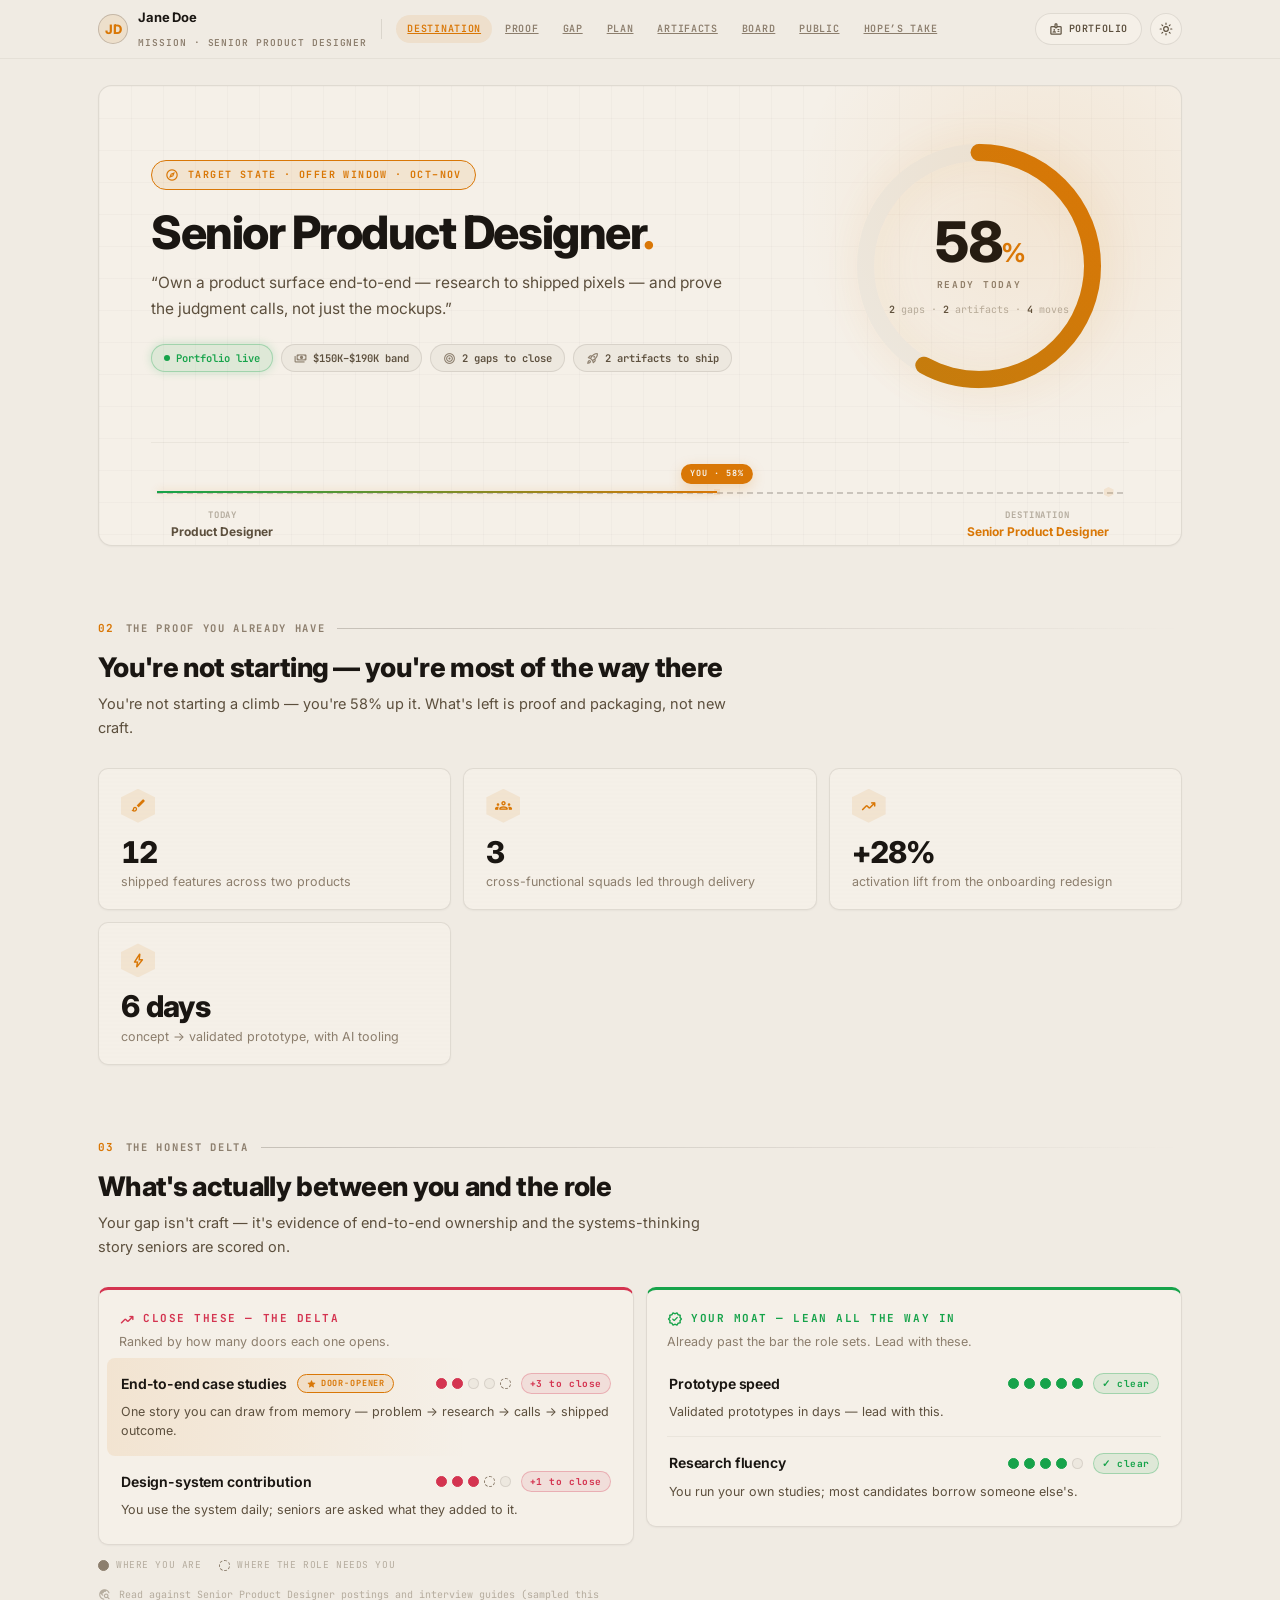
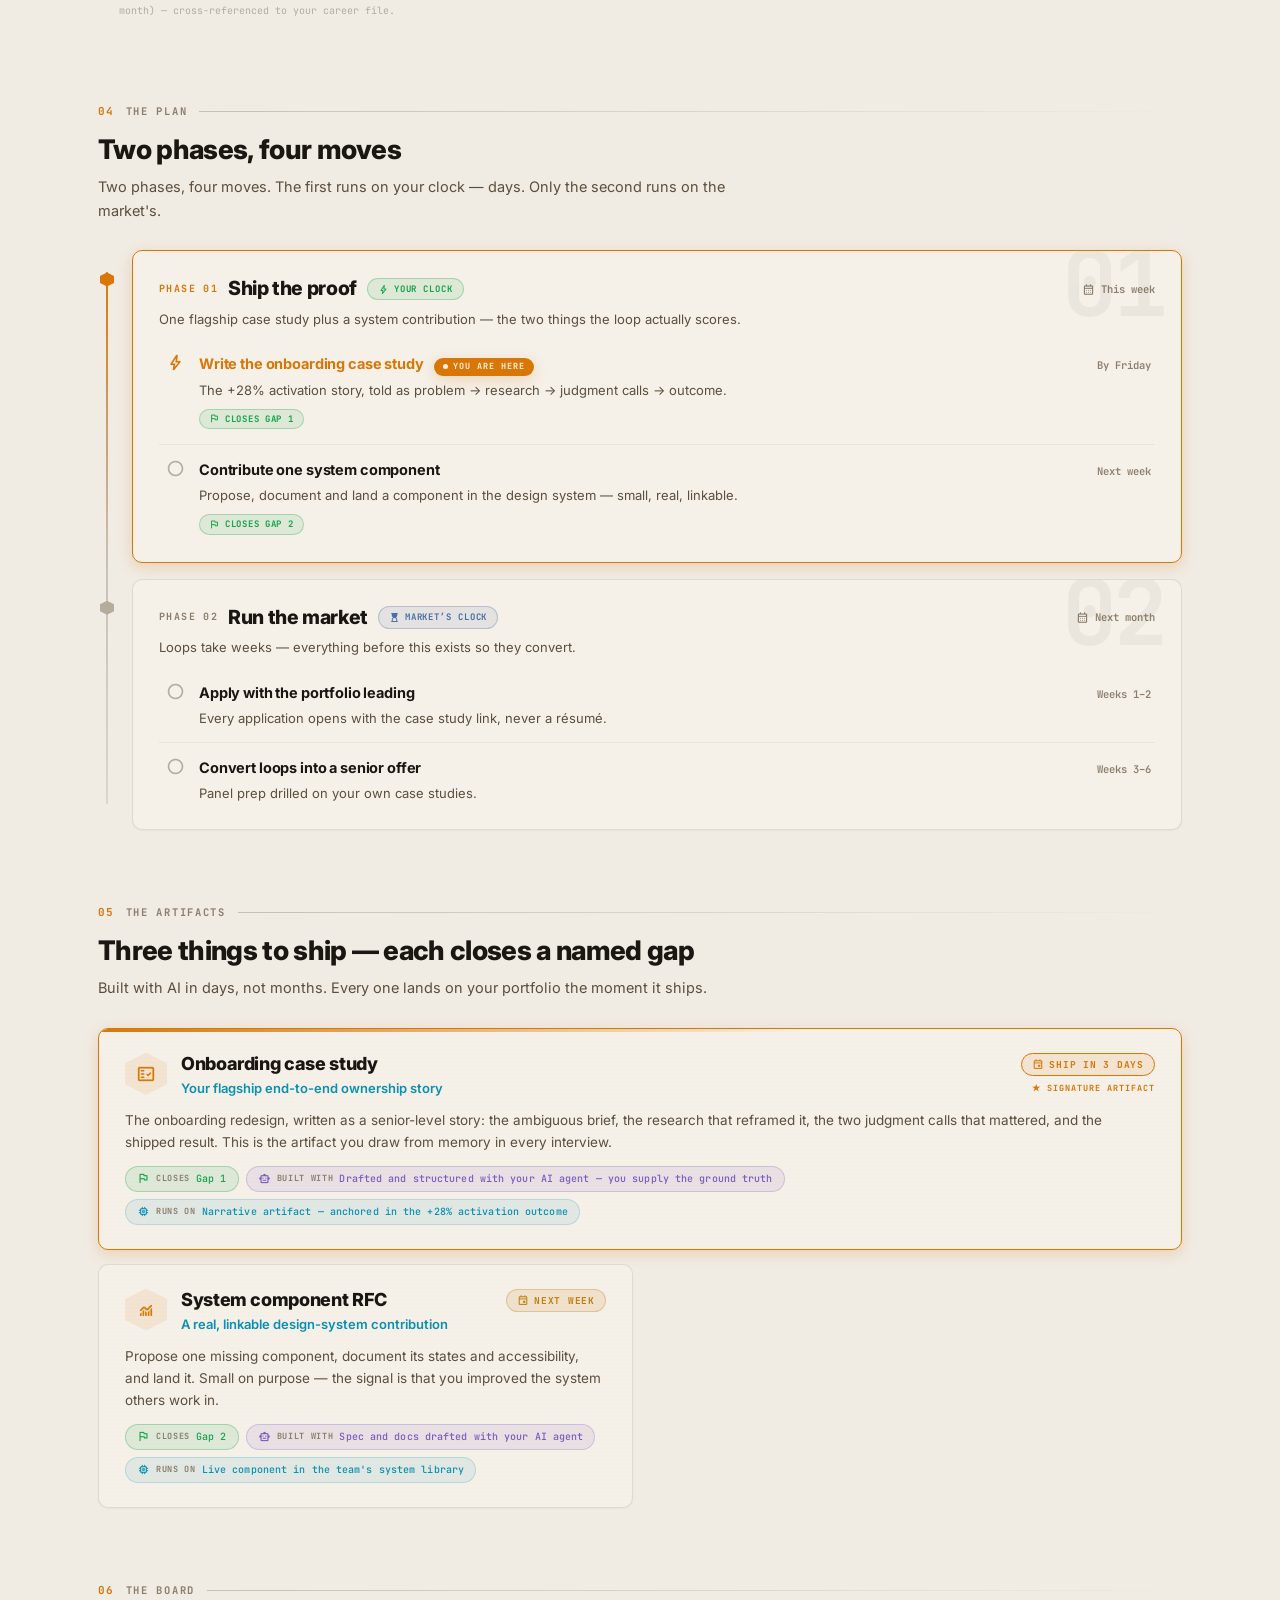
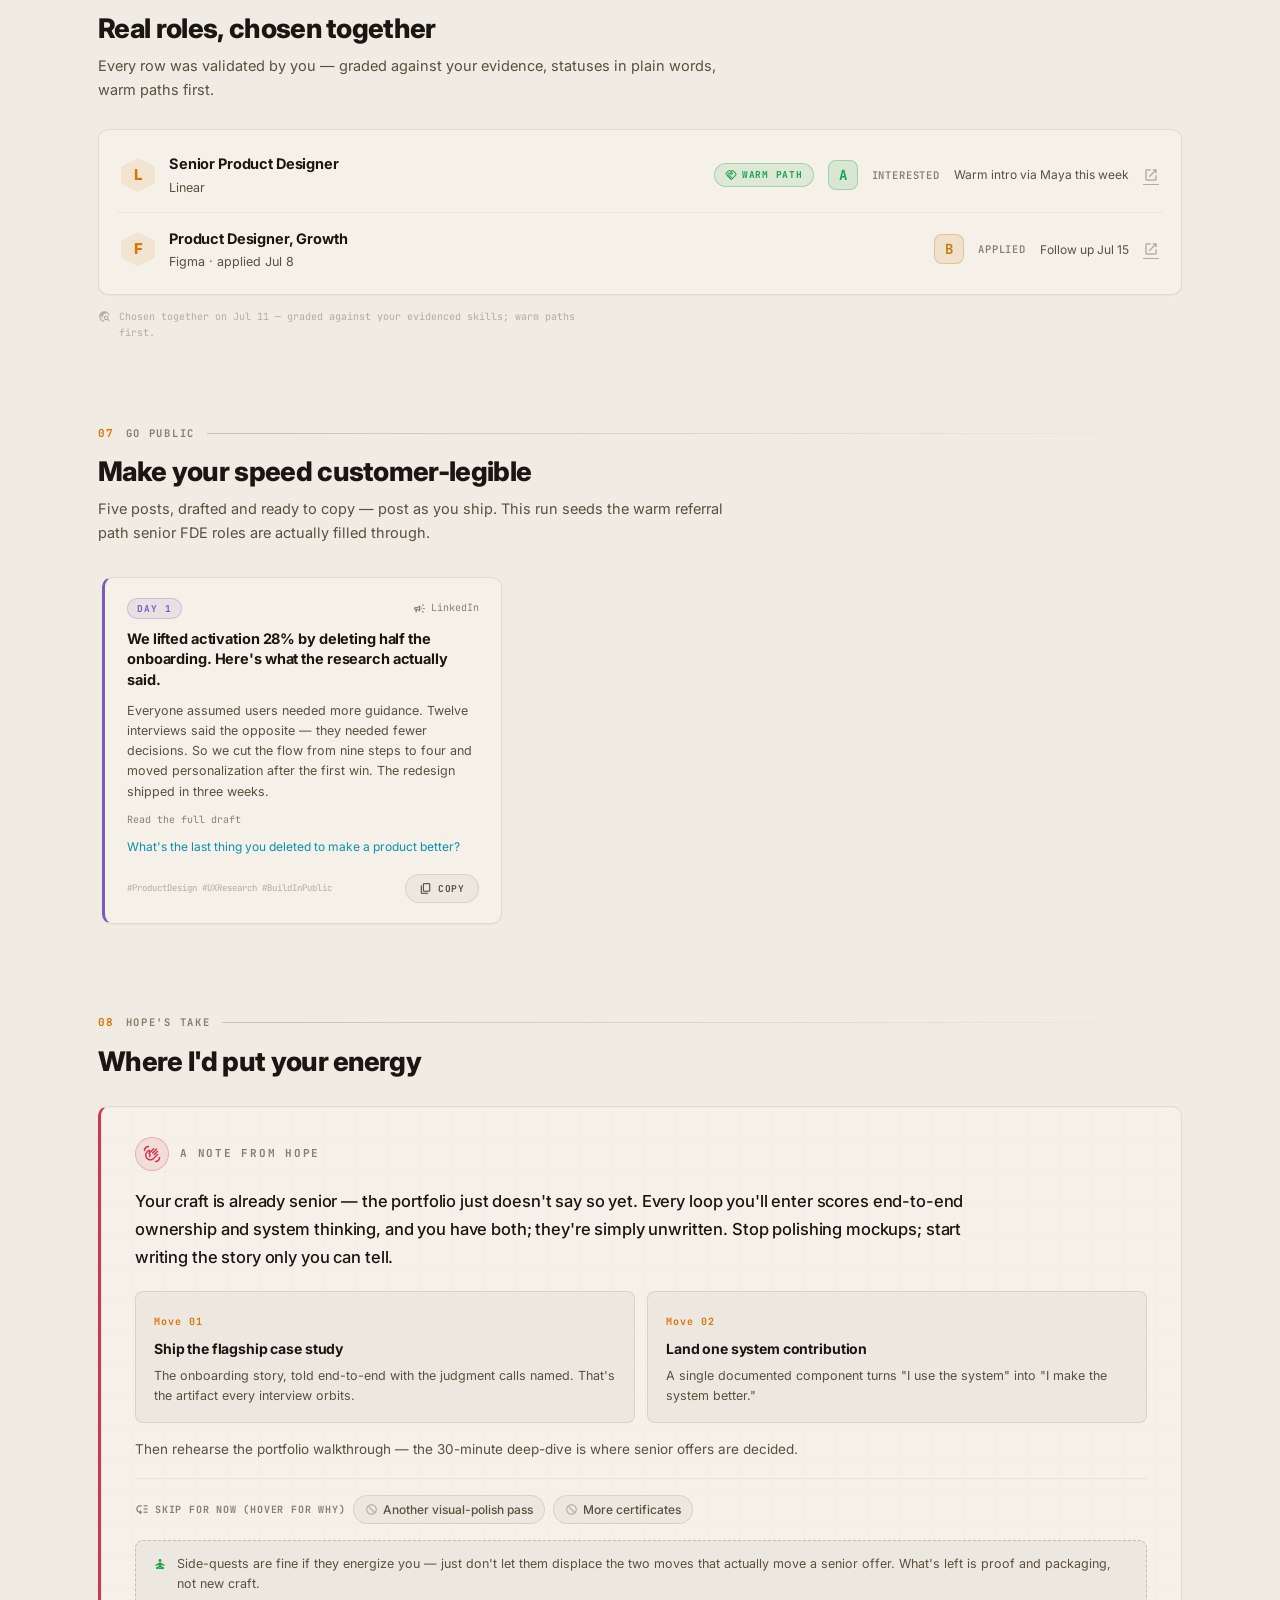
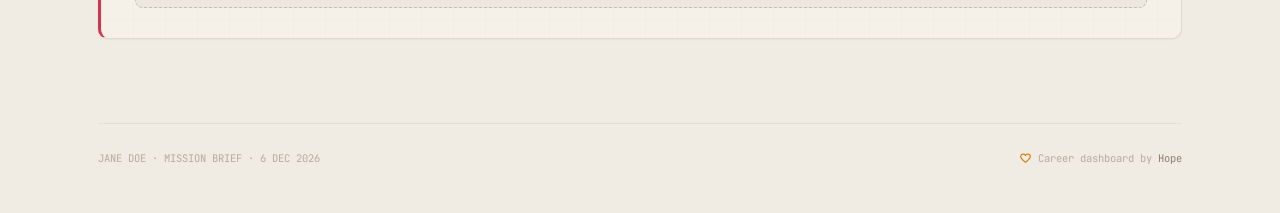
==== commit e922f2f2: "feat(dashboard): 'The board' chapter — validated target roles Renders target.board rows (grade chip," ====
--- a/assets/templates/dashboard/dashboard.html
+++ b/assets/templates/dashboard/dashboard.html
@@ -122,10 +122,21 @@
     <div class="proj-grid" id="proj-grid"></div>
   </section>
 
+  <!-- 06 · THE BOARD (renders only when target.board has rows) -->
+  <section class="chapter reveal" id="board" aria-labelledby="board-title" hidden>
+    <div class="chapter-head">
+      <div class="chapter-eyebrow"><span class="chapter-num">06</span><span class="chapter-tag">The board</span><span class="chapter-rule"></span></div>
+      <h2 class="chapter-title" id="board-title">Real roles, chosen together</h2>
+      <p class="chapter-sub">Every row was validated by you — graded against your evidence, statuses in plain words, warm paths first.</p>
+    </div>
+    <div class="board" id="board-rows"></div>
+    <p class="delta-source" id="board-note"></p>
+  </section>
+
   <!-- 06 · GO PUBLIC -->
   <section class="chapter reveal" id="public" aria-labelledby="public-title">
     <div class="chapter-head">
-      <div class="chapter-eyebrow"><span class="chapter-num">06</span><span class="chapter-tag">Go public</span><span class="chapter-rule"></span></div>
+      <div class="chapter-eyebrow"><span class="chapter-num">07</span><span class="chapter-tag">Go public</span><span class="chapter-rule"></span></div>
       <h2 class="chapter-title" id="public-title">Make your speed customer-legible</h2>
       <p class="chapter-sub">Five posts, drafted and ready to copy — post as you ship. This run seeds the warm referral path senior FDE roles are actually filled through.</p>
     </div>
@@ -137,7 +148,7 @@
   <!-- 07 · HOPE'S TAKE -->
   <section class="chapter reveal" id="take" aria-labelledby="take-title">
     <div class="chapter-head">
-      <div class="chapter-eyebrow"><span class="chapter-num">07</span><span class="chapter-tag">Hope's take</span><span class="chapter-rule"></span></div>
+      <div class="chapter-eyebrow"><span class="chapter-num">08</span><span class="chapter-tag">Hope's take</span><span class="chapter-rule"></span></div>
       <h2 class="chapter-title" id="take-title">Where I'd put your energy</h2>
     </div>
     <div class="take-band" id="take-band"></div>
--- a/assets/templates/dashboard/dashboard.css
+++ b/assets/templates/dashboard/dashboard.css
@@ -349,6 +349,24 @@
 .ai-badge.runs { color: var(--accent-cyan); background: var(--accent-cyan-soft); border-color: var(--accent-cyan-edge); }
 .ai-badge.closes { color: var(--accent-emerald); background: var(--accent-emerald-bg); border-color: var(--accent-emerald-edge); }
 
+/* ── 06 · THE BOARD — validated target roles ── */
+.board { background: var(--card-bg); border: 1px solid var(--border-default); border-radius: var(--radius-panel); box-shadow: var(--shadow-sm); padding: 8px 18px; }
+.board-row { display: flex; align-items: center; gap: 14px; padding: 14px 4px; }
+.board-row + .board-row { border-top: 1px solid var(--border-subtle); }
+.board-mark { display: inline-flex; align-items: center; justify-content: center; width: 34px; height: 34px; flex-shrink: 0; clip-path: polygon(50% 0%, 100% 25%, 100% 75%, 50% 100%, 0% 75%, 0% 25%); background: var(--accent-orange-bg); color: var(--accent-orange); font-weight: 800; font-size: 15px; }
+.board-main { min-width: 0; display: flex; flex-direction: column; gap: 2px; flex: 1; }
+.board-role { font-size: 14.5px; font-weight: 700; letter-spacing: -0.01em; }
+.board-co { font-size: 12.5px; color: var(--text-secondary); }
+.board-warm { display: inline-flex; align-items: center; gap: 5px; padding: 3px 10px; border-radius: var(--radius-pill); background: var(--accent-emerald-bg); border: 1px solid var(--accent-emerald-edge); color: var(--accent-emerald); font-family: var(--font-mono); font-size: 9.5px; font-weight: 700; letter-spacing: 0.08em; text-transform: uppercase; white-space: nowrap; cursor: help; }
+.board-warm .material-symbols-rounded { font-size: 12px; }
+.board-grade { display: inline-flex; align-items: center; justify-content: center; min-width: 30px; height: 30px; padding: 0 8px; border-radius: var(--radius-card); font-family: var(--font-mono); font-size: 14px; font-weight: 700; color: var(--g); background: color-mix(in srgb, var(--g) 12%, transparent); border: 1px solid color-mix(in srgb, var(--g) 30%, transparent); }
+.board-status { font-family: var(--font-mono); font-size: 10.5px; font-weight: 600; text-transform: uppercase; letter-spacing: 0.08em; color: var(--text-muted); white-space: nowrap; }
+.board-next { font-size: 12px; color: var(--text-secondary); max-width: 200px; }
+.board-open { display: inline-flex; color: var(--text-dim); }
+.board-open:hover { color: var(--accent-orange); }
+.board-open .material-symbols-rounded { font-size: 16px; }
+@media (max-width: 680px) { .board-row { flex-wrap: wrap; } .board-next { display: none; } }
+
 /* ── 06 · GO PUBLIC — post rail ── */
 .post-rail-wrap { position: relative; }
 .post-rail { display: grid; grid-auto-flow: column; grid-auto-columns: min(400px, 82vw); gap: 14px; overflow-x: auto; padding: 4px 4px 16px; scroll-snap-type: x mandatory; scrollbar-width: thin; }
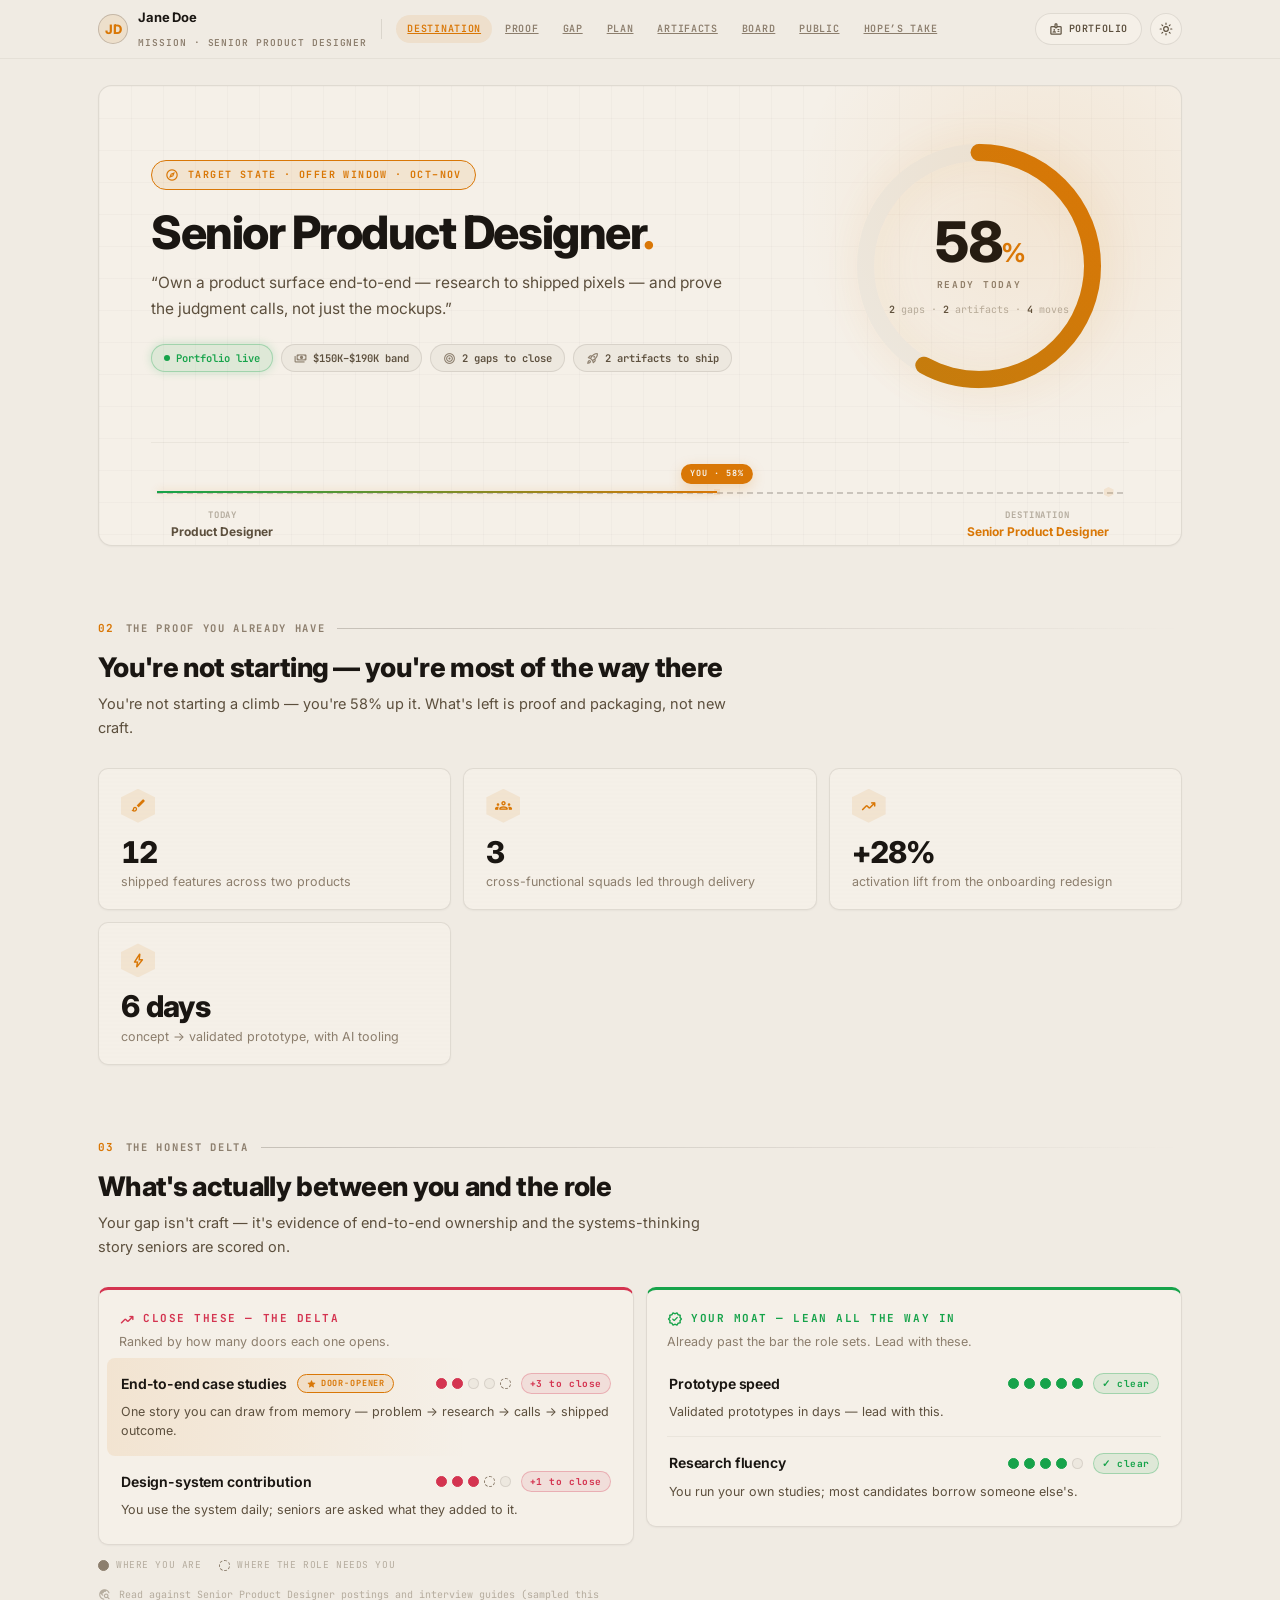
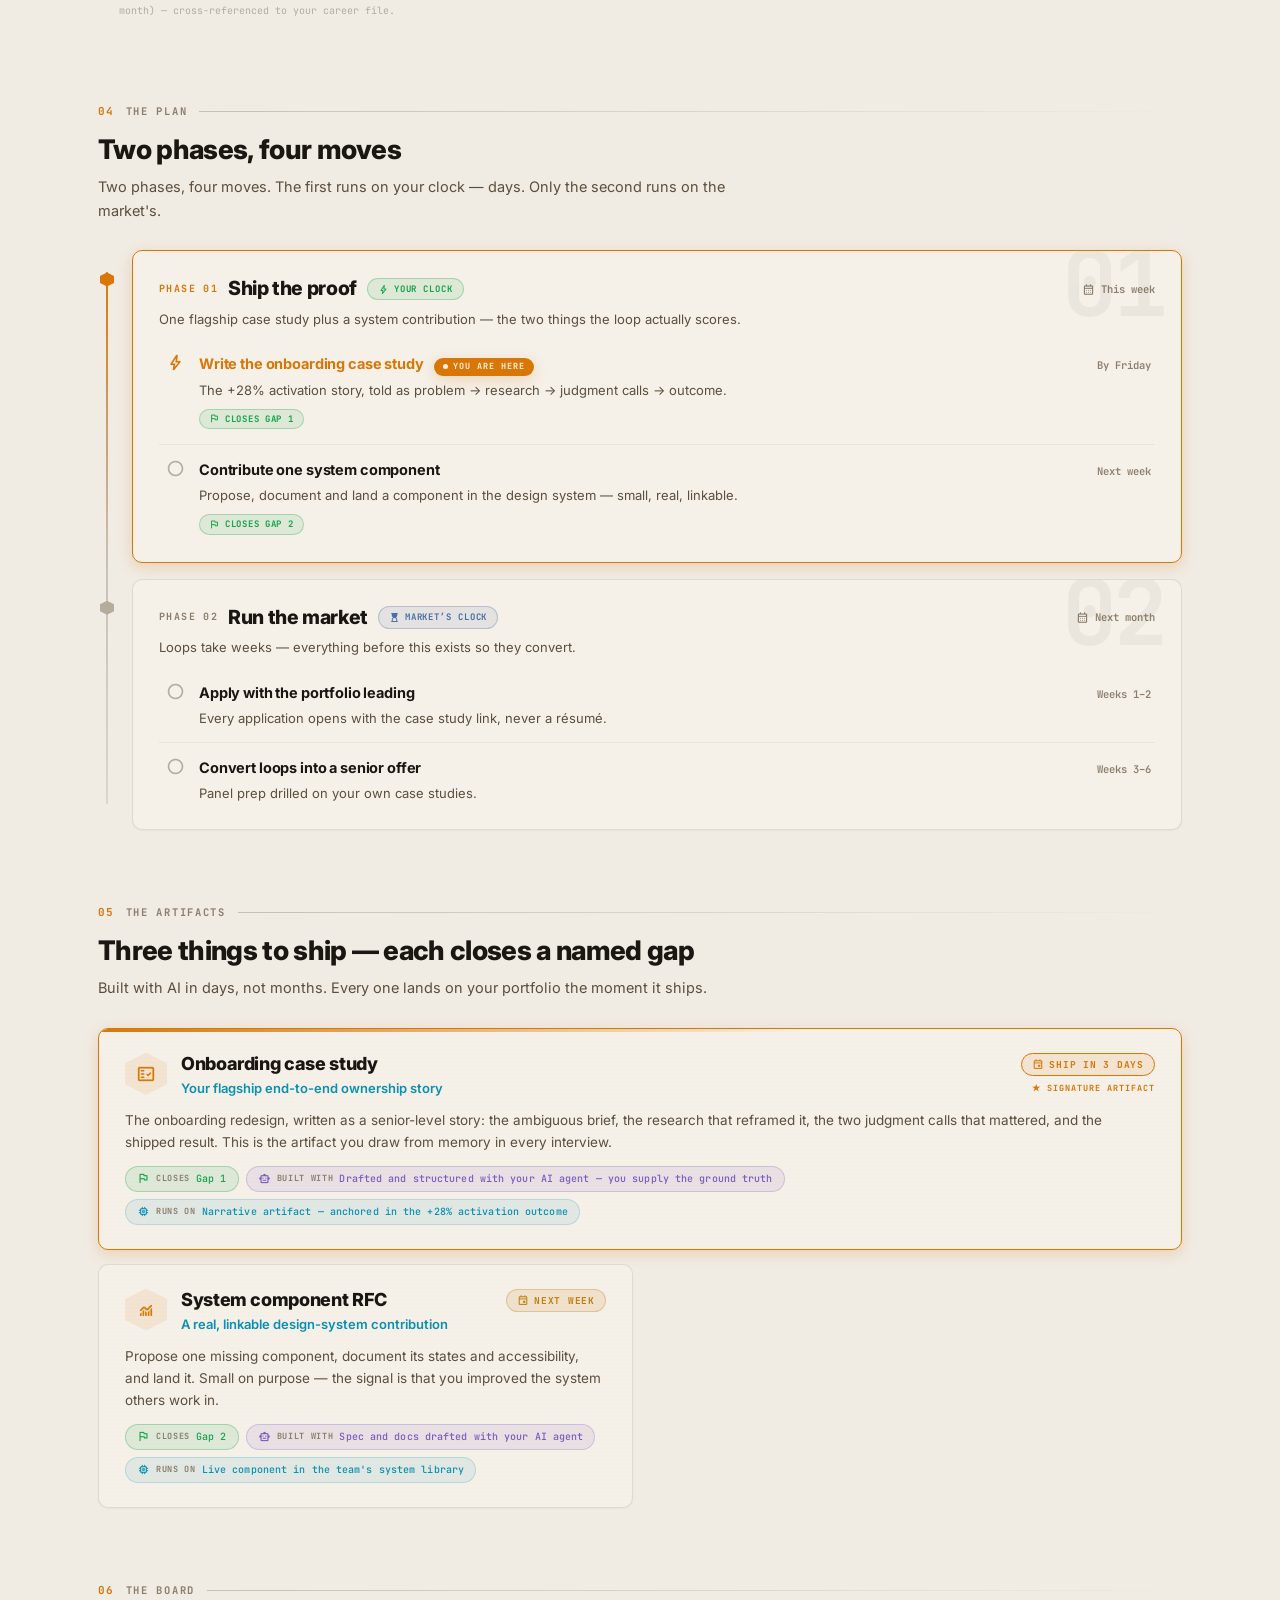
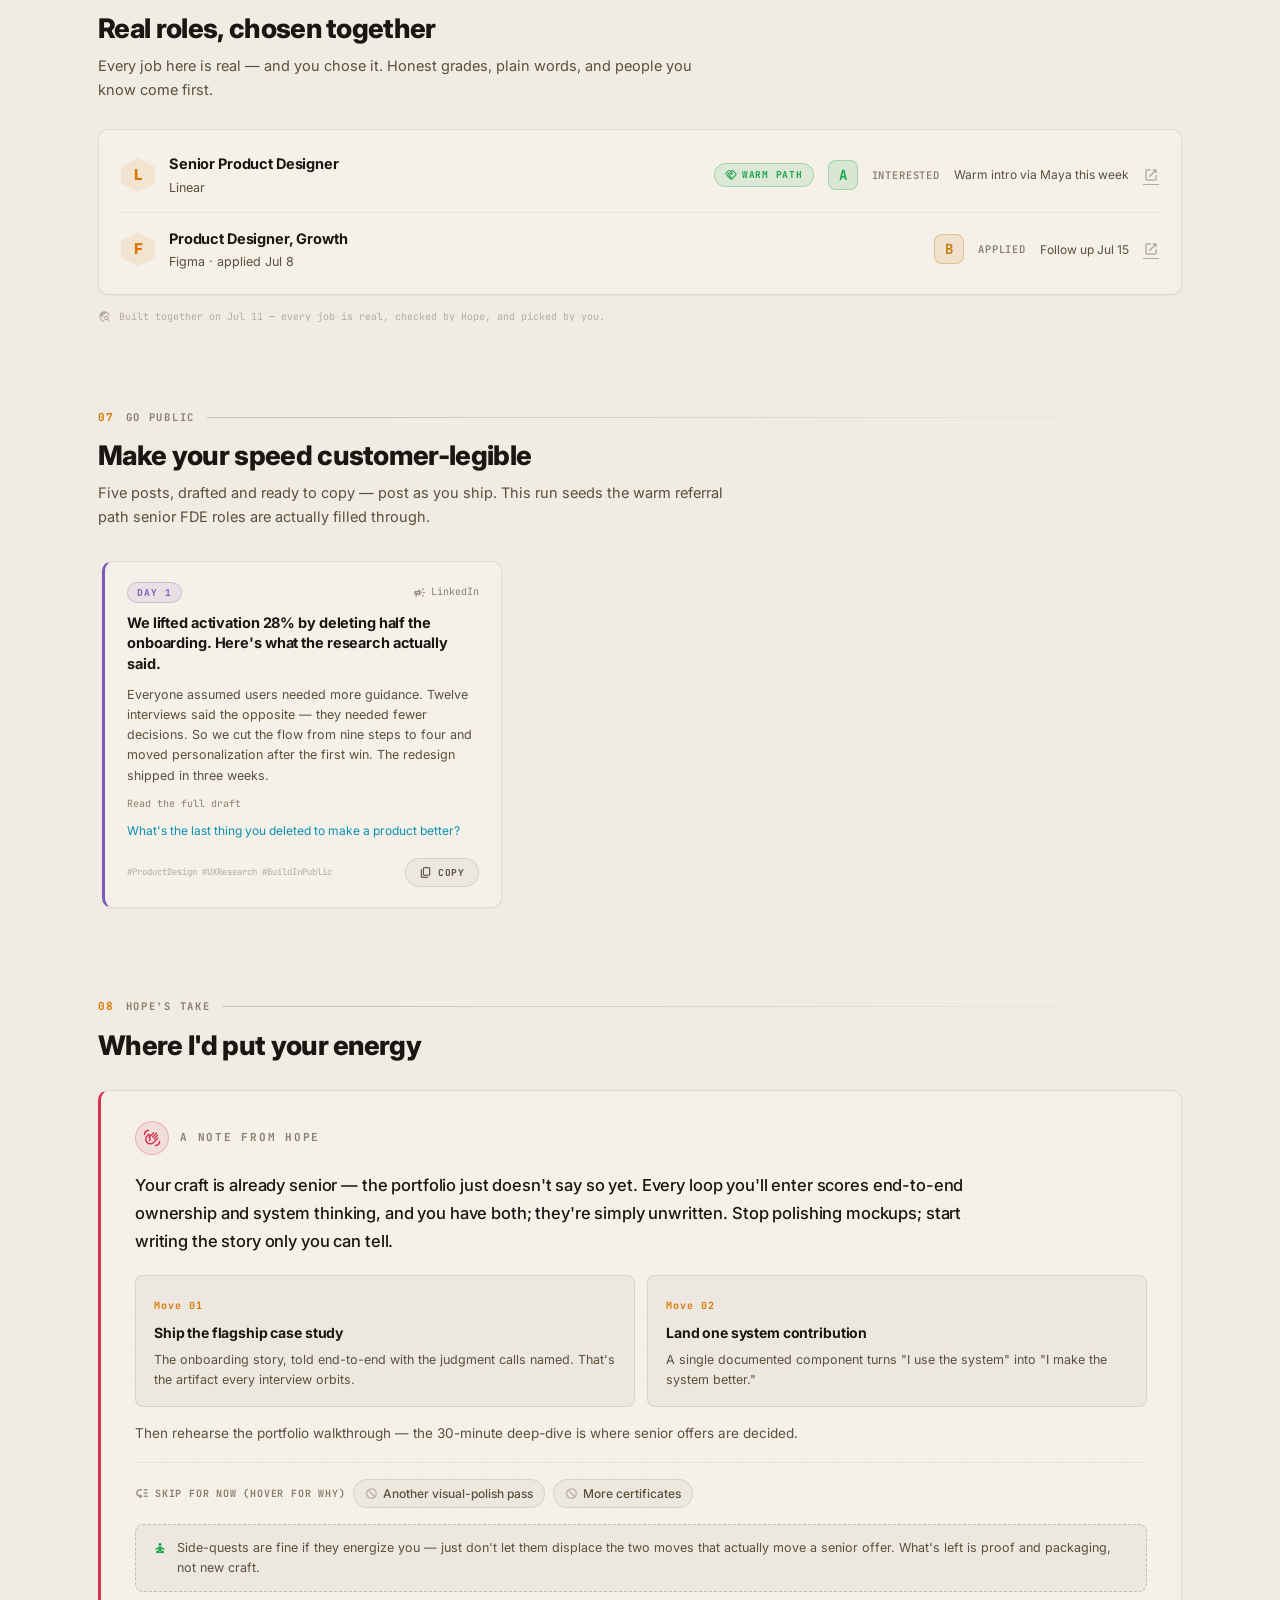
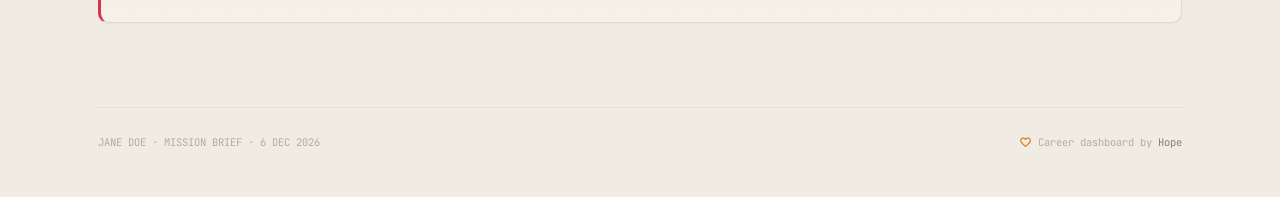
==== commit 6c4abf93: "refactor(dashboard): plainer board copy — everyday words, no jargon Co-Authored-By: Claude Fable 5 <" ====
--- a/assets/templates/dashboard/dashboard.html
+++ b/assets/templates/dashboard/dashboard.html
@@ -127,7 +127,7 @@
     <div class="chapter-head">
       <div class="chapter-eyebrow"><span class="chapter-num">06</span><span class="chapter-tag">The board</span><span class="chapter-rule"></span></div>
       <h2 class="chapter-title" id="board-title">Real roles, chosen together</h2>
-      <p class="chapter-sub">Every row was validated by you — graded against your evidence, statuses in plain words, warm paths first.</p>
+      <p class="chapter-sub">Every job here is real — and you chose it. Honest grades, plain words, and people you know come first.</p>
     </div>
     <div class="board" id="board-rows"></div>
     <p class="delta-source" id="board-note"></p>
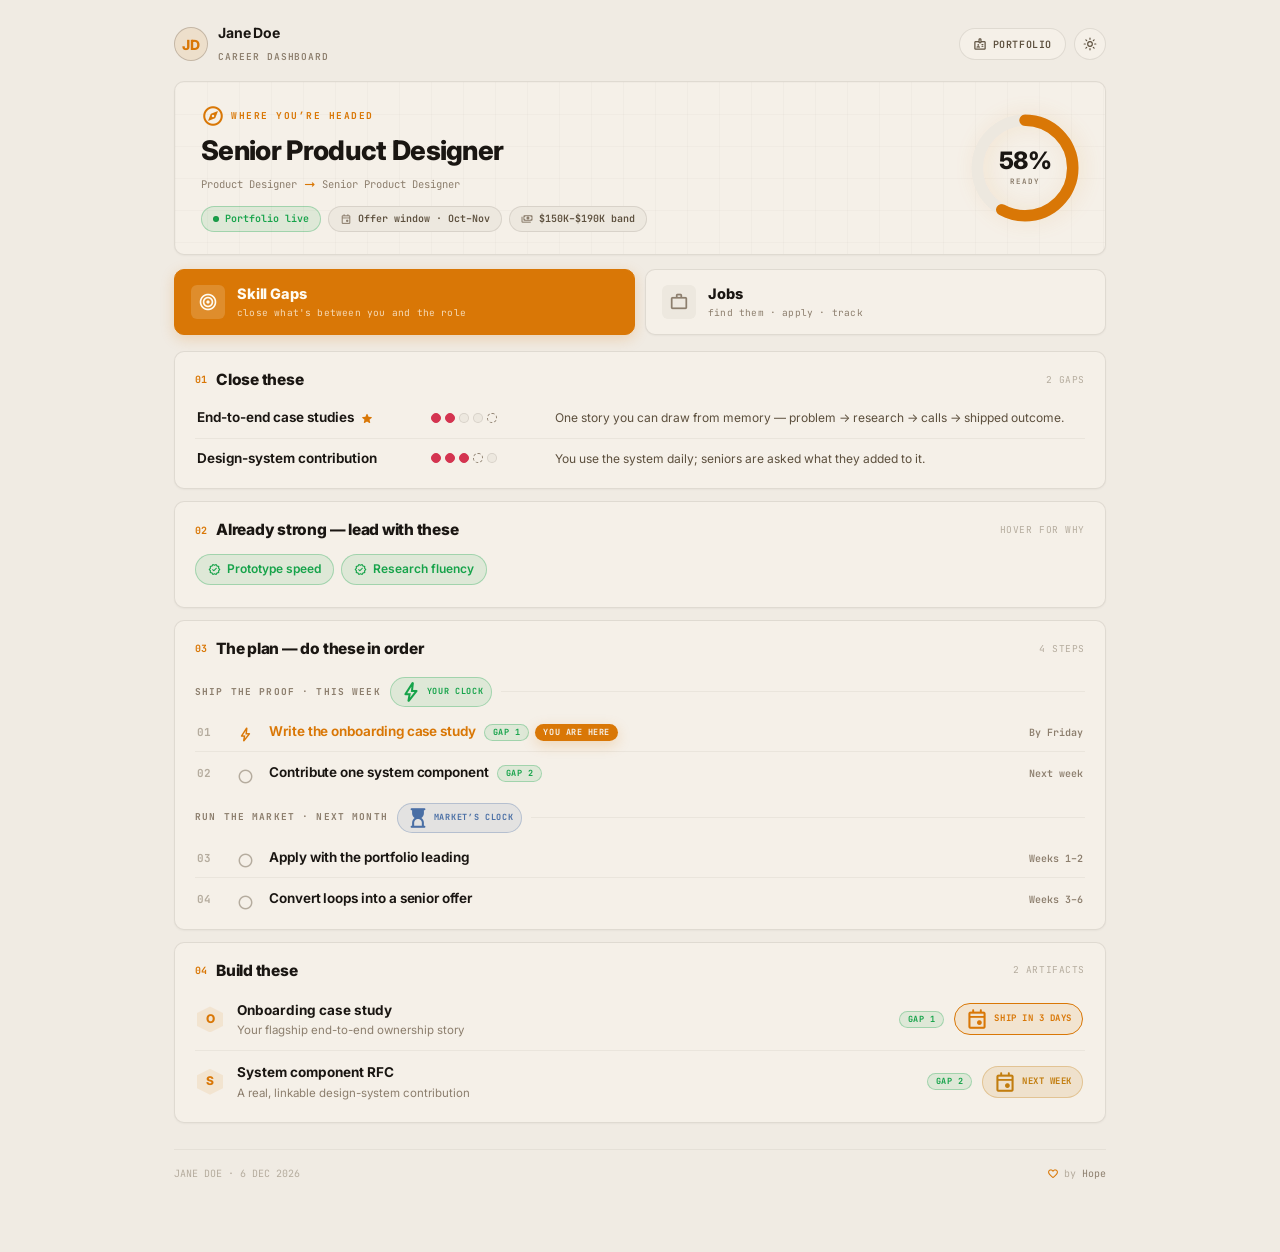
==== commit 7d3c402d: "refactor(dashboard): v2 — two pages, actions only Skill Gaps (close these · already strong · the pla" ====
--- a/assets/templates/dashboard/dashboard.html
+++ b/assets/templates/dashboard/dashboard.html
@@ -20,14 +20,12 @@
 <link rel="stylesheet" href="dashboard.css" />
 </head>
 <body>
+<div class="wrap">
 
-<!-- Sticky mission bar: identity · scrollspy chapters · portfolio + theme -->
-<header class="topbar">
-  <div class="wrap topbar-inner">
-    <div class="tb-id" id="tb-id"></div>
-    <span class="tb-sep" aria-hidden="true"></span>
-    <nav class="tb-nav" id="tb-nav" aria-label="Dashboard sections"></nav>
-    <div class="tb-actions">
+  <!-- HEADER — who, where to, how far. One glance, no reading. -->
+  <header class="head reveal">
+    <div class="head-id" id="head-id"></div>
+    <div class="head-actions">
       <a class="tb-btn" href="index.html" target="_blank" rel="noopener">
         <span class="material-symbols-rounded">badge</span><span>Portfolio</span>
       </a>
@@ -36,130 +34,38 @@
         <svg class="icon-moon" viewBox="0 0 24 24" fill="none" stroke="currentColor" stroke-width="2" stroke-linecap="round" stroke-linejoin="round"><path d="M21 12.79A9 9 0 1 1 11.21 3 7 7 0 0 0 21 12.79z"></path></svg>
       </button>
     </div>
-  </div>
-</header>
+  </header>
 
-<main class="wrap">
+  <div class="hero reveal" id="hero"></div>
 
-  <!-- 01 · THE DESTINATION -->
-  <section class="hero" id="destination" aria-labelledby="hero-title">
-    <div class="hero-card">
-      <div class="hero-grid">
-        <div>
-          <span class="hero-eyebrow"><span class="material-symbols-rounded">explore</span><span id="hero-eyebrow-text">Target state</span></span>
-          <h1 class="hero-title" id="hero-title"></h1>
-          <p class="hero-north" id="hero-north"></p>
-          <div class="hero-meta" id="hero-meta"></div>
-        </div>
-        <div class="gauge-wrap" role="img" id="gauge" aria-label="Readiness">
-          <svg viewBox="0 0 200 200" aria-hidden="true">
-            <defs>
-              <linearGradient id="gauge-grad" x1="0" y1="0" x2="1" y2="1">
-                <stop offset="0%" style="stop-color: var(--accent-amber)"/>
-                <stop offset="100%" style="stop-color: var(--accent-orange)"/>
-              </linearGradient>
-            </defs>
-            <circle class="gauge-track" cx="100" cy="100" r="86"></circle>
-            <circle class="gauge-arc" id="gauge-arc" cx="100" cy="100" r="86"></circle>
-          </svg>
-          <div class="gauge-center">
-            <span class="gauge-val"><span id="gauge-val">0</span><span class="pct-sign">%</span></span>
-            <span class="gauge-label">ready today</span>
-            <span class="gauge-sub" id="gauge-sub"></span>
-          </div>
-        </div>
-      </div>
-      <!-- The forward throughline: the portfolio's timeline shows the road behind; this is the road ahead. -->
-      <div class="fwdline" id="fwdline" aria-label="The road from current role to target role"></div>
-    </div>
-  </section>
+  <!-- THE TWO PAGES -->
+  <nav class="pages reveal" aria-label="Dashboard pages">
+    <button class="page-tab active" data-page="gaps" type="button">
+      <span class="pt-ic material-symbols-rounded">target</span>
+      <span class="pt-body"><span class="pt-label">Skill Gaps</span><span class="pt-sub">close what's between you and the role</span></span>
+    </button>
+    <button class="page-tab" data-page="jobs" type="button">
+      <span class="pt-ic material-symbols-rounded">work</span>
+      <span class="pt-body"><span class="pt-label">Jobs</span><span class="pt-sub">find them · apply · track</span></span>
+    </button>
+  </nav>
 
-  <!-- 02 · WHAT YOU ALREADY BRING -->
-  <section class="chapter reveal" id="proof" aria-labelledby="proof-title">
-    <div class="chapter-head">
-      <div class="chapter-eyebrow"><span class="chapter-num">02</span><span class="chapter-tag">The proof you already have</span><span class="chapter-rule"></span></div>
-      <h2 class="chapter-title" id="proof-title">You're not starting — you're most of the way there</h2>
-      <p class="chapter-sub" id="proof-sub"></p>
-    </div>
-    <div class="stat-grid" id="stat-grid"></div>
-  </section>
+  <!-- PAGE 1 · SKILL GAPS — the bridge, actions only -->
+  <main class="page active" data-page="gaps">
+    <section class="block reveal" id="blk-gaps"></section>
+    <section class="block reveal" id="blk-moat"></section>
+    <section class="block reveal" id="blk-plan"></section>
+    <section class="block reveal" id="blk-build"></section>
+  </main>
 
-  <!-- 03 · THE GAP -->
-  <section class="chapter reveal" id="gap" aria-labelledby="gap-title">
-    <div class="chapter-head">
-      <div class="chapter-eyebrow"><span class="chapter-num">03</span><span class="chapter-tag">The honest delta</span><span class="chapter-rule"></span></div>
-      <h2 class="chapter-title" id="gap-title">What's actually between you and the role</h2>
-      <p class="chapter-sub" id="gap-headline"></p>
-    </div>
-    <div class="delta-board">
-      <div class="delta-col gaps" id="delta-gaps"></div>
-      <div class="delta-col moat" id="delta-moat"></div>
-    </div>
-    <div class="delta-legend" aria-hidden="true">
-      <span><span class="dot5 on" style="background: var(--text-muted); border-color: var(--text-muted);"></span>where you are</span>
-      <span><span class="dot5 tgt"></span>where the role needs you</span>
-    </div>
-    <p class="delta-source" id="delta-source"></p>
-  </section>
+  <!-- PAGE 2 · JOBS — the board + what to do next -->
+  <main class="page" data-page="jobs">
+    <section class="block reveal" id="blk-board"></section>
+    <section class="block reveal" id="blk-next"></section>
+  </main>
 
-  <!-- 04 · THE PLAN -->
-  <section class="chapter reveal" id="plan" aria-labelledby="plan-title">
-    <div class="chapter-head">
-      <div class="chapter-eyebrow"><span class="chapter-num">04</span><span class="chapter-tag">The plan</span><span class="chapter-rule"></span></div>
-      <h2 class="chapter-title" id="plan-title">Three phases, seven moves</h2>
-      <p class="chapter-sub" id="plan-intro"></p>
-    </div>
-    <div class="plan-list" id="plan-list"></div>
-  </section>
-
-  <!-- 05 · THE ARTIFACTS -->
-  <section class="chapter reveal" id="artifacts" aria-labelledby="artifacts-title">
-    <div class="chapter-head">
-      <div class="chapter-eyebrow"><span class="chapter-num">05</span><span class="chapter-tag">The artifacts</span><span class="chapter-rule"></span></div>
-      <h2 class="chapter-title" id="artifacts-title">Three things to ship — each closes a named gap</h2>
-      <p class="chapter-sub">Built with AI in days, not months. Every one lands on your portfolio the moment it ships.</p>
-    </div>
-    <div class="proj-grid" id="proj-grid"></div>
-  </section>
-
-  <!-- 06 · THE BOARD (renders only when target.board has rows) -->
-  <section class="chapter reveal" id="board" aria-labelledby="board-title" hidden>
-    <div class="chapter-head">
-      <div class="chapter-eyebrow"><span class="chapter-num">06</span><span class="chapter-tag">The board</span><span class="chapter-rule"></span></div>
-      <h2 class="chapter-title" id="board-title">Real roles, chosen together</h2>
-      <p class="chapter-sub">Every job here is real — and you chose it. Honest grades, plain words, and people you know come first.</p>
-    </div>
-    <div class="board" id="board-rows"></div>
-    <p class="delta-source" id="board-note"></p>
-  </section>
-
-  <!-- 06 · GO PUBLIC -->
-  <section class="chapter reveal" id="public" aria-labelledby="public-title">
-    <div class="chapter-head">
-      <div class="chapter-eyebrow"><span class="chapter-num">07</span><span class="chapter-tag">Go public</span><span class="chapter-rule"></span></div>
-      <h2 class="chapter-title" id="public-title">Make your speed customer-legible</h2>
-      <p class="chapter-sub">Five posts, drafted and ready to copy — post as you ship. This run seeds the warm referral path senior FDE roles are actually filled through.</p>
-    </div>
-    <div class="post-rail-wrap">
-      <div class="post-rail" id="post-rail" tabindex="0" aria-label="Build-in-public post drafts"></div>
-    </div>
-  </section>
-
-  <!-- 07 · HOPE'S TAKE -->
-  <section class="chapter reveal" id="take" aria-labelledby="take-title">
-    <div class="chapter-head">
-      <div class="chapter-eyebrow"><span class="chapter-num">08</span><span class="chapter-tag">Hope's take</span><span class="chapter-rule"></span></div>
-      <h2 class="chapter-title" id="take-title">Where I'd put your energy</h2>
-    </div>
-    <div class="take-band" id="take-band"></div>
-  </section>
-
-  <footer class="footer">
-    <span id="footer-stamp"></span>
-    <span class="right"><span class="material-symbols-rounded">favorite</span><span>Career dashboard by <a href="https://github.com/oneconsciousness/job-hunt-with-hope" target="_blank" rel="noopener">Hope</a></span></span>
-  </footer>
-
-</main>
+  <footer class="footer"><span id="footer-stamp"></span><span class="right"><span class="material-symbols-rounded">favorite</span><span>by <a href="https://github.com/oneconsciousness/job-hunt-with-hope" target="_blank" rel="noopener">Hope</a></span></span></footer>
+</div>
 
 <script src="data.js"></script>
 <script src="dashboard.js"></script>
--- a/assets/templates/dashboard/dashboard.css
+++ b/assets/templates/dashboard/dashboard.css
@@ -1,14 +1,11 @@
 /* =============================================================================
- * dashboard.css — Hope Career Dashboard (self-contained).
- *
- * The portfolio shows who you are. The dashboard shows who you're BECOMING —
- * a single-scroll mission brief: destination → proof → gap → plan → artifacts
- * → public → Hope's take. The token block below is Hope's locked canon
- * (design-tokens.md §2–3) plus a small dashboard-extension subsection; every
- * component resolves from var(--token) only. Light default, dark via toggle.
+ * dashboard.css — Hope Career Dashboard v2 (self-contained).
+ * Two pages, actions only: SKILL GAPS (the bridge) · JOBS (find, apply, track).
+ * No prose blocks — every surface is a table, a list, or a chip. Token block
+ * is Hope's locked canon (design-tokens.md §2–3) + a small extension set.
  * ===========================================================================*/
 
-/* ── TOKENS — locked canon (design-tokens.md §2–3) ── */
+/* ── TOKENS — locked canon ── */
 :root {
   color-scheme: light dark;
   --bg: #F0EBE3; --surface: #E8E2D8; --surface-2: #EDE8DF;
@@ -29,14 +26,9 @@
   --grid-line: rgba(31,22,14,0.04); --scan-line: rgba(31,22,14,0.02);
   --font-sans: "Inter", -apple-system, BlinkMacSystemFont, "Segoe UI", Roboto, sans-serif;
   --font-mono: "JetBrains Mono", "SF Mono", Consolas, monospace;
-  /* Dashboard-extension tokens (this file's token block is their single source;
-     everything below still resolves through var()). */
+  /* extension tokens (single source: this block) */
   --accent-rose-bg: rgba(212,52,80,0.09); --accent-rose-edge: rgba(212,52,80,0.28);
-  --glow-orange: rgba(217,119,6,0.30); --glow-orange-soft: rgba(217,119,6,0.12);
-  --glow-emerald: rgba(22,163,74,0.28);
-  --hero-bloom: rgba(217,119,6,0.09); --hero-bloom-2: rgba(8,145,178,0.06);
-  --topbar-bg: rgba(240,235,227,0.92);
-  --shadow-lift: 0 10px 30px rgba(31,22,14,0.08);
+  --glow-orange-soft: rgba(217,119,6,0.12);
 }
 [data-theme="dark"] {
   --bg: #1A1612; --surface: #221D17; --surface-2: #2A241D;
@@ -54,421 +46,190 @@
   --border-default: rgba(240,231,213,0.08); --border-subtle: rgba(240,231,213,0.04); --border-hover: rgba(240,231,213,0.20);
   --grid-line: rgba(240,231,213,0.04); --scan-line: rgba(240,231,213,0.02);
   --accent-rose-bg: rgba(244,63,94,0.12); --accent-rose-edge: rgba(244,63,94,0.30);
-  --glow-orange: rgba(251,146,60,0.38); --glow-orange-soft: rgba(251,146,60,0.14);
-  --glow-emerald: rgba(52,213,114,0.30);
-  --hero-bloom: rgba(251,146,60,0.10); --hero-bloom-2: rgba(34,211,238,0.05);
-  --topbar-bg: rgba(26,22,18,0.92);
-  --shadow-lift: 0 10px 30px rgba(0,0,0,0.35);
+  --glow-orange-soft: rgba(251,146,60,0.14);
 }
 
 /* ── BASE ── */
 * { box-sizing: border-box; }
-html { scroll-behavior: smooth; }
 html, body { margin: 0; padding: 0; }
-body {
-  font-family: var(--font-sans);
-  background: var(--bg);
-  color: var(--text-primary);
-  font-size: 15px; line-height: 1.6;
-  -webkit-font-smoothing: antialiased;
-  transition: background 0.3s ease, color 0.3s ease;
-}
+body { font-family: var(--font-sans); background: var(--bg); color: var(--text-primary); font-size: 14.5px; line-height: 1.55; -webkit-font-smoothing: antialiased; transition: background 0.3s, color 0.3s; }
 button { all: unset; cursor: pointer; box-sizing: border-box; }
-img { display: block; }
 a { color: inherit; }
 ::selection { background: var(--accent-orange-bg); }
 .material-symbols-rounded { font-variation-settings: 'opsz' 20, 'wght' 500, 'FILL' 0, 'GRAD' 0; user-select: none; vertical-align: middle; }
-
-@keyframes materialize { 0% { opacity: 0; transform: translateY(14px); } 100% { opacity: 1; transform: translateY(0); } }
+.wrap { max-width: 980px; margin: 0 auto; padding: 22px 24px 70px; }
+@keyframes rise { from { opacity: 0; transform: translateY(10px); } to { opacity: 1; transform: translateY(0); } }
 @keyframes pulse-dot { 0%,100% { opacity: 1; transform: scale(1); } 50% { opacity: 0.55; transform: scale(0.85); } }
-@keyframes scale-bar { from { transform: scaleX(0); transform-origin: left; } to { transform: scaleX(1); transform-origin: left; } }
-@keyframes dash-flow { to { stroke-dashoffset: -14; } }
-@keyframes ping { 0% { transform: scale(1); opacity: 0.7; } 100% { transform: scale(2.4); opacity: 0; } }
-
-/* Scroll-reveal: sections start hidden, .in materializes them. */
-.reveal { opacity: 0; }
-.reveal.in { animation: materialize 0.65s cubic-bezier(0.16, 1, 0.3, 1) forwards; }
-
-.wrap { max-width: 1140px; margin: 0 auto; padding: 0 28px; }
-
-/* ── TOPBAR — sticky mission bar with scrollspy chips ── */
-.topbar {
-  position: sticky; top: 0; z-index: 900;
-  background: var(--topbar-bg);
-  border-bottom: 1px solid var(--border-subtle);
-  transition: background 0.3s ease;
-}
-.topbar-inner { display: flex; align-items: center; gap: 14px; height: 58px; }
-.tb-id { display: flex; align-items: center; gap: 10px; min-width: 0; }
-.tb-avatar { width: 30px; height: 30px; border-radius: var(--radius-pill); object-fit: cover; border: 1.5px solid var(--border-hover); }
-.tb-avatar-fallback { width: 30px; height: 30px; border-radius: var(--radius-pill); display: inline-flex; align-items: center; justify-content: center; background: var(--accent-orange-bg); color: var(--accent-orange); font-weight: 800; font-size: 13px; border: 1.5px solid var(--border-hover); }
-.tb-name { font-size: 13px; font-weight: 700; letter-spacing: -0.01em; white-space: nowrap; }
-.tb-role { font-family: var(--font-mono); font-size: 9.5px; font-weight: 600; text-transform: uppercase; letter-spacing: 0.1em; color: var(--text-muted); white-space: nowrap; }
-.tb-sep { width: 1px; height: 20px; background: var(--border-default); flex-shrink: 0; }
-.tb-nav { display: flex; align-items: center; gap: 2px; overflow-x: auto; scrollbar-width: none; flex: 1; }
-.tb-nav::-webkit-scrollbar { display: none; }
-.tb-link {
-  padding: 6px 11px; border-radius: var(--radius-pill);
-  font-family: var(--font-mono); font-size: 10px; font-weight: 600;
-  letter-spacing: 0.07em; text-transform: uppercase; color: var(--text-muted);
-  white-space: nowrap; transition: color 0.15s, background 0.15s;
-}
-.tb-link:hover { color: var(--text-primary); background: var(--surface-2); }
-.tb-link.active { color: var(--accent-orange); background: var(--accent-orange-bg); }
-.tb-actions { display: flex; align-items: center; gap: 8px; margin-left: auto; }
-.tb-btn {
-  display: inline-flex; align-items: center; gap: 6px; height: 32px; padding: 0 13px;
-  border-radius: var(--radius-pill); background: var(--card-bg); border: 1px solid var(--border-default);
-  color: var(--text-secondary); font-family: var(--font-mono); font-size: 10px; font-weight: 600;
-  letter-spacing: 0.06em; text-transform: uppercase; text-decoration: none; transition: all 0.2s; white-space: nowrap;
-}
+.reveal { animation: rise 0.45s cubic-bezier(0.16,1,0.3,1) both; }
+@media (prefers-reduced-motion: reduce) { .reveal { animation: none; } }
+
+/* ── HEADER ── */
+.head { display: flex; align-items: center; justify-content: space-between; gap: 12px; margin-bottom: 14px; }
+.head-id { display: flex; align-items: center; gap: 10px; min-width: 0; }
+.head-avatar { width: 34px; height: 34px; border-radius: var(--radius-pill); object-fit: cover; border: 1.5px solid var(--border-hover); }
+.head-avatar-fb { width: 34px; height: 34px; border-radius: var(--radius-pill); display: inline-flex; align-items: center; justify-content: center; background: var(--accent-orange-bg); color: var(--accent-orange); font-weight: 800; font-size: 14px; border: 1.5px solid var(--border-hover); }
+.head-name { font-size: 14px; font-weight: 700; letter-spacing: -0.01em; }
+.head-sub { font-family: var(--font-mono); font-size: 9.5px; font-weight: 600; text-transform: uppercase; letter-spacing: 0.1em; color: var(--text-muted); }
+.head-actions { display: flex; align-items: center; gap: 8px; }
+.tb-btn { display: inline-flex; align-items: center; gap: 6px; height: 32px; padding: 0 13px; border-radius: var(--radius-pill); background: var(--card-bg); border: 1px solid var(--border-default); color: var(--text-secondary); font-family: var(--font-mono); font-size: 10px; font-weight: 600; letter-spacing: 0.06em; text-transform: uppercase; text-decoration: none; transition: all 0.2s; }
 .tb-btn:hover { border-color: var(--accent-orange); color: var(--accent-orange); transform: translateY(-1px); }
 .tb-btn .material-symbols-rounded { font-size: 14px; }
-.theme-toggle { width: 32px; height: 32px; border-radius: var(--radius-pill); background: var(--card-bg); border: 1px solid var(--border-default); color: var(--text-secondary); display: inline-flex; align-items: center; justify-content: center; transition: all 0.2s; flex-shrink: 0; }
-.theme-toggle:hover { border-color: var(--accent-orange); color: var(--accent-orange); transform: translateY(-1px); }
+.theme-toggle { width: 32px; height: 32px; border-radius: var(--radius-pill); background: var(--card-bg); border: 1px solid var(--border-default); color: var(--text-secondary); display: inline-flex; align-items: center; justify-content: center; transition: all 0.2s; }
+.theme-toggle:hover { border-color: var(--accent-orange); color: var(--accent-orange); }
 .theme-toggle svg { width: 14px; height: 14px; }
 .theme-toggle .icon-moon { display: none; }
 [data-theme="dark"] .theme-toggle .icon-sun { display: none; }
 [data-theme="dark"] .theme-toggle .icon-moon { display: block; }
 
-/* ── CHAPTER SCAFFOLD — numbered eyebrow + title + sub ── */
-.chapter { padding: 74px 0 0; }
-.chapter-head { margin-bottom: 28px; }
-.chapter-eyebrow { display: flex; align-items: center; gap: 12px; margin-bottom: 14px; }
-.chapter-num { font-family: var(--font-mono); font-size: 11px; font-weight: 700; color: var(--accent-orange); letter-spacing: 0.08em; }
-.chapter-tag { font-family: var(--font-mono); font-size: 10.5px; font-weight: 700; text-transform: uppercase; letter-spacing: 0.16em; color: var(--text-muted); }
-.chapter-rule { flex: 1; height: 1px; background: linear-gradient(90deg, var(--border-hover), transparent); }
-.chapter-title { margin: 0 0 8px; font-size: 27px; font-weight: 800; letter-spacing: -0.025em; line-height: 1.2; }
-.chapter-sub { margin: 0; max-width: 70ch; font-size: 14.5px; line-height: 1.65; color: var(--text-secondary); }
-
-/* ── 01 · HERO — the destination ── */
-.hero { position: relative; margin-top: 26px; }
-.hero-card {
-  position: relative; overflow: hidden;
-  background: var(--card-bg); border: 1px solid var(--border-default);
-  border-radius: 14px; box-shadow: var(--shadow-sm);
-  padding: 48px 52px 0;
-}
-.hero-card::before { /* 32×32 grid — Hope texture signature */
-  content: ""; position: absolute; inset: 0; pointer-events: none; opacity: 0.55;
-  background-image: linear-gradient(var(--grid-line) 1px, transparent 1px),
-                    linear-gradient(90deg, var(--grid-line) 1px, transparent 1px);
-  background-size: 32px 32px;
-}
-.hero-card::after { /* warm bloom behind the gauge */
-  content: ""; position: absolute; right: -140px; top: -160px; width: 560px; height: 560px;
-  pointer-events: none;
-  background: radial-gradient(circle, var(--hero-bloom) 0%, transparent 62%);
-}
-.hero-grid { position: relative; display: grid; grid-template-columns: minmax(0, 1fr) 300px; gap: 48px; align-items: center; padding-bottom: 44px; }
-.hero-eyebrow { display: inline-flex; align-items: center; gap: 9px; margin-bottom: 18px; padding: 6px 13px; border-radius: var(--radius-pill); background: var(--accent-orange-bg); border: 1px solid var(--accent-orange); }
-.hero-eyebrow .material-symbols-rounded { font-size: 14px; color: var(--accent-orange); }
-.hero-eyebrow span:last-child { font-family: var(--font-mono); font-size: 10px; font-weight: 700; text-transform: uppercase; letter-spacing: 0.14em; color: var(--accent-orange); }
-.hero-title { margin: 0 0 14px; font-size: clamp(30px, 4.6vw, 46px); font-weight: 800; letter-spacing: -0.032em; line-height: 1.06; }
-.hero-title .accent { color: var(--accent-orange); }
-.hero-north { margin: 0 0 22px; max-width: 58ch; font-size: 15.5px; line-height: 1.66; color: var(--text-secondary); }
-.hero-north strong { color: var(--text-primary); font-weight: 600; }
-.hero-meta { display: flex; flex-wrap: wrap; gap: 8px; }
-.meta-chip {
-  display: inline-flex; align-items: center; gap: 6px; padding: 5px 12px;
-  border-radius: var(--radius-pill); background: var(--surface-2); border: 1px solid var(--border-default);
-  font-family: var(--font-mono); font-size: 10.5px; font-weight: 600; color: var(--text-secondary);
-}
-.meta-chip .material-symbols-rounded { font-size: 13px; color: var(--text-muted); }
-.meta-chip.live { background: var(--accent-emerald-bg); border-color: var(--accent-emerald-edge); color: var(--accent-emerald); box-shadow: var(--accent-emerald-glow); }
-.meta-chip.live .dot { width: 6px; height: 6px; border-radius: 50%; background: var(--accent-emerald); animation: pulse-dot 2s ease-in-out infinite; }
-
-/* Readiness gauge */
-.gauge-wrap { position: relative; width: 264px; height: 264px; margin: 0 auto; }
-.gauge-wrap svg { width: 100%; height: 100%; transform: rotate(-90deg); filter: drop-shadow(0 6px 18px var(--glow-orange-soft)); }
-.gauge-track { fill: none; stroke: var(--surface-2); stroke-width: 13; }
-.gauge-tick { stroke: var(--border-hover); stroke-width: 1; }
-.gauge-arc {
-  fill: none; stroke: url(#gauge-grad); stroke-width: 13; stroke-linecap: round;
-  transition: stroke-dashoffset 1.6s cubic-bezier(0.16, 1, 0.3, 1);
-}
-.gauge-center { position: absolute; inset: 0; display: flex; flex-direction: column; align-items: center; justify-content: center; text-align: center; }
-.gauge-val { font-size: 56px; font-weight: 800; letter-spacing: -0.04em; line-height: 1; font-variant-numeric: tabular-nums; }
-.gauge-val .pct-sign { font-size: 26px; font-weight: 700; color: var(--accent-orange); }
-.gauge-label { margin-top: 7px; font-family: var(--font-mono); font-size: 9.5px; font-weight: 700; text-transform: uppercase; letter-spacing: 0.18em; color: var(--text-muted); }
-.gauge-sub { margin-top: 9px; font-family: var(--font-mono); font-size: 10px; color: var(--text-dim); }
-.gauge-sub b { color: var(--text-secondary); font-weight: 600; }
-
-/* Forward throughline — the road ahead (mirror of the portfolio's timeline) */
-.fwdline { position: relative; border-top: 1px solid var(--border-subtle); padding: 26px 6px 30px; }
-.fwdline-rail { position: relative; height: 46px; }
-.fwdline-track { position: absolute; left: 0; right: 0; top: 50%; height: 0; border-top: 2px dashed var(--border-hover); }
-.fwdline-progress { position: absolute; left: 0; top: calc(50% - 1px); height: 2px; background: linear-gradient(90deg, var(--accent-emerald), var(--accent-orange)); box-shadow: 0 0 8px var(--glow-orange); transform-origin: left; }
-.fwd-node { position: absolute; top: 50%; transform: translate(-50%, -50%); z-index: 2; }
-.fwd-hex { width: 13px; height: 13px; clip-path: polygon(50% 0%, 100% 25%, 100% 75%, 50% 100%, 0% 75%, 0% 25%); }
-.fwd-node.from .fwd-hex { background: var(--accent-emerald); }
-.fwd-node.to { z-index: 3; }
-.fwd-node.to .fwd-hex { width: 17px; height: 17px; background: var(--accent-orange); }
-.fwd-node.to::before { content: ""; position: absolute; inset: -5px; clip-path: polygon(50% 0%, 100% 25%, 100% 75%, 50% 100%, 0% 75%, 0% 25%); background: var(--accent-orange-bg); }
-.fwd-node.mid .fwd-hex { width: 9px; height: 9px; background: var(--text-dim); }
-.fwd-node.mid.done .fwd-hex { background: var(--accent-emerald); }
-.fwd-label { position: absolute; top: calc(50% + 16px); transform: translateX(-50%); text-align: center; white-space: nowrap; }
-.fwd-label .l1 { display: block; font-family: var(--font-mono); font-size: 9px; font-weight: 700; text-transform: uppercase; letter-spacing: 0.1em; color: var(--text-dim); }
-.fwd-label .l2 { display: block; font-size: 12px; font-weight: 700; color: var(--text-secondary); }
-.fwd-node.to .fwd-label .l2 { color: var(--accent-orange); }
-.fwd-label.up { top: auto; bottom: calc(50% + 14px); }
-.fwd-you { position: absolute; top: 50%; transform: translate(-50%, -50%); z-index: 4; }
-.fwd-you .core { position: relative; width: 12px; height: 12px; border-radius: 50%; background: var(--accent-orange); box-shadow: 0 0 0 3px var(--accent-orange-bg), 0 0 12px var(--glow-orange); }
-.fwd-you .halo { position: absolute; inset: 0; border-radius: 50%; background: var(--accent-orange-bg); animation: ping 2.2s ease-out infinite; }
-.fwd-you .tag { position: absolute; bottom: calc(100% + 8px); left: 50%; transform: translateX(-50%); padding: 3px 9px; border-radius: var(--radius-pill); background: var(--accent-orange); color: var(--card-bg); font-family: var(--font-mono); font-size: 8.5px; font-weight: 700; letter-spacing: 0.12em; text-transform: uppercase; white-space: nowrap; box-shadow: var(--accent-orange-glow); }
-
-/* ── 02 · PROOF — what you already bring ── */
-.stat-grid { display: grid; grid-template-columns: repeat(3, 1fr); gap: 12px; }
-.stat-card {
-  position: relative; overflow: hidden;
-  background: var(--card-bg); border: 1px solid var(--border-default);
-  border-radius: var(--radius-panel); box-shadow: var(--shadow-sm);
-  padding: 20px 22px 18px;
-  transition: transform 0.25s cubic-bezier(0.16,1,0.3,1), border-color 0.2s, box-shadow 0.25s;
-}
-.stat-card::before { /* scanline signature */
-  content: ""; position: absolute; inset: 0; pointer-events: none; opacity: 0.3;
-  background: repeating-linear-gradient(0deg, transparent, transparent 2px, var(--scan-line) 2px, var(--scan-line) 4px);
-}
-.stat-card:hover { transform: translateY(-3px); border-color: var(--border-hover); box-shadow: var(--shadow-lift); }
-.stat-hex { display: inline-flex; align-items: center; justify-content: center; width: 34px; height: 34px; margin-bottom: 14px; clip-path: polygon(50% 0%, 100% 25%, 100% 75%, 50% 100%, 0% 75%, 0% 25%); background: var(--accent-orange-bg); }
-.stat-hex .material-symbols-rounded { font-size: 17px; color: var(--accent-orange); }
-.stat-value { font-size: 30px; font-weight: 800; letter-spacing: -0.03em; line-height: 1.05; font-variant-numeric: tabular-nums; }
-.stat-label { margin-top: 5px; font-size: 12.5px; line-height: 1.45; color: var(--text-muted); }
-
-/* ── 03 · THE GAP — delta board ── */
-.delta-source { display: flex; gap: 8px; align-items: flex-start; margin-top: 14px; font-family: var(--font-mono); font-size: 10px; line-height: 1.6; color: var(--text-dim); max-width: 86ch; }
-.delta-source .material-symbols-rounded { font-size: 13px; margin-top: 1px; flex-shrink: 0; color: var(--text-dim); }
-.delta-board { display: grid; grid-template-columns: 1fr 1fr; gap: 12px; align-items: start; }
-.delta-col { background: var(--card-bg); border: 1px solid var(--border-default); border-radius: var(--radius-panel); box-shadow: var(--shadow-sm); padding: 20px 20px 10px; }
-.delta-col.gaps { border-top: 3px solid var(--accent-rose); }
-.delta-col.moat { border-top: 3px solid var(--accent-emerald); }
-.delta-col-head { display: flex; align-items: center; gap: 8px; margin-bottom: 4px; }
-.delta-col-head .material-symbols-rounded { font-size: 16px; }
-.delta-col.gaps .delta-col-head { color: var(--accent-rose); }
-.delta-col.moat .delta-col-head { color: var(--accent-emerald); }
-.delta-col-title { font-family: var(--font-mono); font-size: 11px; font-weight: 700; text-transform: uppercase; letter-spacing: 0.14em; }
-.delta-col-sub { margin: 0 0 6px; font-size: 12.5px; color: var(--text-muted); }
-.delta-row { display: flex; flex-direction: column; gap: 7px; padding: 15px 2px; }
-.delta-row + .delta-row { border-top: 1px solid var(--border-subtle); }
-.delta-row-top { display: flex; align-items: center; gap: 10px; }
-.delta-skill { font-size: 14px; font-weight: 650; letter-spacing: -0.01em; display: flex; align-items: center; gap: 6px; min-width: 0; }
-.delta-dots { display: inline-flex; gap: 5px; margin-left: auto; flex-shrink: 0; }
-.dot5 { position: relative; width: 11px; height: 11px; border-radius: 50%; background: var(--surface-2); border: 1px solid var(--border-default); }
-.delta-col.gaps .dot5.on { background: var(--accent-rose); border-color: var(--accent-rose); }
-.delta-col.moat .dot5.on { background: var(--accent-emerald); border-color: var(--accent-emerald); }
-.dot5.tgt { background: transparent; border: 1.5px dashed var(--text-muted); }
-.delta-chip { flex-shrink: 0; font-family: var(--font-mono); font-size: 9.5px; font-weight: 700; letter-spacing: 0.06em; padding: 2px 8px; border-radius: var(--radius-pill); }
-.delta-chip.lift { background: var(--accent-rose-bg); border: 1px solid var(--accent-rose-edge); color: var(--accent-rose); }
-.delta-chip.clear { background: var(--accent-emerald-bg); border: 1px solid var(--accent-emerald-edge); color: var(--accent-emerald); }
-.delta-note { margin: 0; font-size: 12.5px; line-height: 1.55; color: var(--text-secondary); }
-.door-tag { display: inline-flex; align-items: center; gap: 4px; padding: 2px 8px; border-radius: var(--radius-pill); background: var(--accent-orange-bg); border: 1px solid var(--accent-orange); color: var(--accent-orange); font-family: var(--font-mono); font-size: 8.5px; font-weight: 700; letter-spacing: 0.1em; text-transform: uppercase; white-space: nowrap; }
-.door-tag .material-symbols-rounded { font-size: 11px; font-variation-settings: 'FILL' 1; }
-.delta-row.door { background: linear-gradient(90deg, var(--accent-orange-bg), transparent 70%); border-radius: var(--radius-card); padding-left: 14px; padding-right: 14px; margin: 0 -12px; border-top: none; }
-.delta-row.door + .delta-row { border-top: none; }
-.delta-legend { display: flex; gap: 18px; margin-top: 12px; }
-.delta-legend span { display: inline-flex; align-items: center; gap: 7px; font-family: var(--font-mono); font-size: 9.5px; letter-spacing: 0.06em; text-transform: uppercase; color: var(--text-dim); }
-
-/* ── 04 · THE PLAN — three phases on a spine ── */
-.plan-clock-note { display: inline-flex; align-items: center; gap: 8px; margin-top: 10px; padding: 7px 14px; border-radius: var(--radius-pill); background: var(--surface-2); border: 1px dashed var(--border-hover); font-size: 12.5px; color: var(--text-secondary); }
-.plan-clock-note .material-symbols-rounded { font-size: 15px; color: var(--accent-orange); }
-.plan-list { position: relative; display: flex; flex-direction: column; gap: 16px; padding-left: 34px; }
-.plan-list::before { content: ""; position: absolute; left: 8px; top: 22px; bottom: 26px; width: 2px; background: linear-gradient(180deg, var(--accent-orange), var(--border-hover) 55%, var(--border-default)); border-radius: 2px; }
-.phase { position: relative; }
-.phase::before { /* spine node */
-  content: ""; position: absolute; left: -34px; top: 22px; width: 14px; height: 14px; margin-left: 2px;
-  clip-path: polygon(50% 0%, 100% 25%, 100% 75%, 50% 100%, 0% 75%, 0% 25%);
-  background: var(--text-dim);
-}
-.phase.active::before { background: var(--accent-orange); }
-.phase.next::before { background: var(--accent-amber); }
-.phase-card { position: relative; overflow: hidden; background: var(--card-bg); border: 1px solid var(--border-default); border-radius: var(--radius-panel); box-shadow: var(--shadow-sm); padding: 22px 26px 12px; }
-.phase.active .phase-card { border-color: var(--accent-orange); box-shadow: var(--accent-orange-glow); }
-.phase-card::before { /* ghost number */
-  content: attr(data-num); position: absolute; right: 18px; top: -14px;
-  font-family: var(--font-mono); font-size: 92px; font-weight: 700; line-height: 1;
-  color: var(--text-primary); opacity: 0.045; pointer-events: none; letter-spacing: -0.05em;
-}
-.phase-head { display: flex; align-items: center; flex-wrap: wrap; gap: 10px; margin-bottom: 4px; }
-.phase-kicker { font-family: var(--font-mono); font-size: 10px; font-weight: 700; letter-spacing: 0.14em; text-transform: uppercase; color: var(--accent-orange); }
-.phase.later .phase-kicker { color: var(--text-muted); }
-.phase-title { margin: 0; font-size: 19.5px; font-weight: 800; letter-spacing: -0.02em; }
-.phase-window { margin-left: auto; display: inline-flex; align-items: center; gap: 6px; font-family: var(--font-mono); font-size: 10.5px; font-weight: 600; color: var(--text-muted); }
-.phase-window .material-symbols-rounded { font-size: 13px; }
-.clock-chip { display: inline-flex; align-items: center; gap: 5px; padding: 3px 10px; border-radius: var(--radius-pill); font-family: var(--font-mono); font-size: 9px; font-weight: 700; letter-spacing: 0.1em; text-transform: uppercase; }
-.clock-chip.yours { background: var(--accent-emerald-bg); border: 1px solid var(--accent-emerald-edge); color: var(--accent-emerald); }
-.clock-chip.market { background: var(--accent-slate-bg); border: 1px solid var(--accent-slate-edge); color: var(--accent-slate); }
-.clock-chip .material-symbols-rounded { font-size: 11px; }
-.phase-why { margin: 2px 0 10px; font-size: 13px; line-height: 1.6; color: var(--text-secondary); max-width: 74ch; }
-.move { display: grid; grid-template-columns: 24px minmax(0, 1fr); gap: 12px; padding: 13px 4px; }
-.move + .move { border-top: 1px solid var(--border-subtle); }
-.move-ic { position: relative; display: flex; justify-content: center; padding-top: 1px; }
-.move-ic .material-symbols-rounded { font-size: 19px; color: var(--text-dim); }
-.move.active .move-ic .material-symbols-rounded { color: var(--accent-orange); }
-.move.done .move-ic .material-symbols-rounded { color: var(--accent-emerald); }
-.move-top { display: flex; align-items: baseline; flex-wrap: wrap; gap: 8px 10px; }
-.move-label { font-size: 14.5px; font-weight: 700; letter-spacing: -0.01em; }
-.move.active .move-label { color: var(--accent-orange); }
-.here-tag { display: inline-flex; align-items: center; gap: 5px; padding: 2px 9px; border-radius: var(--radius-pill); background: var(--accent-orange); color: var(--card-bg); font-family: var(--font-mono); font-size: 8.5px; font-weight: 700; letter-spacing: 0.12em; text-transform: uppercase; box-shadow: var(--accent-orange-glow); }
-.here-tag .dot { width: 5px; height: 5px; border-radius: 50%; background: var(--card-bg); animation: pulse-dot 2s ease-in-out infinite; }
-.move-date { margin-left: auto; font-family: var(--font-mono); font-size: 10.5px; font-weight: 600; color: var(--text-muted); white-space: nowrap; }
-.move-desc { margin: 4px 0 0; font-size: 13px; line-height: 1.6; color: var(--text-secondary); max-width: 84ch; }
-.move-closes { display: inline-flex; align-items: center; gap: 5px; margin-top: 8px; padding: 2px 9px; border-radius: var(--radius-pill); background: var(--accent-emerald-bg); border: 1px solid var(--accent-emerald-edge); color: var(--accent-emerald); font-family: var(--font-mono); font-size: 9px; font-weight: 700; letter-spacing: 0.08em; text-transform: uppercase; }
-.move-closes .material-symbols-rounded { font-size: 11px; }
-
-/* ── 05 · THE ARTIFACTS — proof projects ── */
-.proj-grid { display: grid; grid-template-columns: 1fr 1fr; gap: 14px; }
-.proj-card {
-  position: relative; overflow: hidden; display: flex; flex-direction: column; gap: 10px;
-  background: var(--card-bg); border: 1px solid var(--border-default);
-  border-radius: var(--radius-panel); box-shadow: var(--shadow-sm); padding: 24px 26px;
-  transition: transform 0.25s cubic-bezier(0.16,1,0.3,1), border-color 0.2s, box-shadow 0.25s;
-}
-.proj-card::before { content: ""; position: absolute; inset: 0; pointer-events: none; opacity: 0.3;
-  background: repeating-linear-gradient(0deg, transparent, transparent 2px, var(--scan-line) 2px, var(--scan-line) 4px); }
-.proj-card:hover { transform: translateY(-3px); border-color: var(--border-hover); box-shadow: var(--shadow-lift); }
-.proj-card.featured { grid-column: 1 / -1; border-color: var(--accent-orange); box-shadow: var(--accent-orange-glow); }
-.proj-card.featured::after { content: ""; position: absolute; left: 0; right: 0; top: 0; height: 3px; background: linear-gradient(90deg, var(--accent-orange), transparent 65%); }
-.proj-head { display: flex; align-items: flex-start; gap: 14px; }
-.proj-mark { display: inline-flex; align-items: center; justify-content: center; width: 42px; height: 42px; flex-shrink: 0; clip-path: polygon(50% 0%, 100% 25%, 100% 75%, 50% 100%, 0% 75%, 0% 25%); background: var(--accent-orange-bg); }
-.proj-mark .material-symbols-rounded { font-size: 20px; color: var(--accent-orange); }
-.proj-title-block { min-width: 0; }
-.proj-name { margin: 0; font-size: 18px; font-weight: 800; letter-spacing: -0.02em; line-height: 1.25; }
-.proj-tagline { margin: 3px 0 0; font-size: 13px; color: var(--accent-cyan); font-weight: 600; }
-.proj-meta { margin-left: auto; display: flex; flex-direction: column; align-items: flex-end; gap: 6px; flex-shrink: 0; }
-.ship-chip { display: inline-flex; align-items: center; gap: 5px; padding: 3px 10px; border-radius: var(--radius-pill); font-family: var(--font-mono); font-size: 9.5px; font-weight: 700; letter-spacing: 0.08em; text-transform: uppercase; background: var(--accent-amber-bg); border: 1px solid var(--accent-amber-edge); color: var(--accent-amber); }
+/* ── HERO — one calm card: role, gauge, three facts ── */
+.hero { position: relative; overflow: hidden; display: flex; align-items: center; gap: 26px; background: var(--card-bg); border: 1px solid var(--border-default); border-radius: var(--radius-panel); box-shadow: var(--shadow-sm); padding: 22px 26px; margin-bottom: 14px; }
+.hero::before { content: ""; position: absolute; inset: 0; pointer-events: none; opacity: 0.5;
+  background-image: linear-gradient(var(--grid-line) 1px, transparent 1px), linear-gradient(90deg, var(--grid-line) 1px, transparent 1px);
+  background-size: 32px 32px; }
+.hero-main { position: relative; min-width: 0; flex: 1; }
+.hero-eyebrow { display: inline-flex; align-items: center; gap: 6px; font-family: var(--font-mono); font-size: 9.5px; font-weight: 700; text-transform: uppercase; letter-spacing: 0.16em; color: var(--accent-orange); margin-bottom: 7px; }
+.hero-role { margin: 0 0 6px; font-size: clamp(20px, 3vw, 27px); font-weight: 800; letter-spacing: -0.025em; line-height: 1.15; }
+.hero-from { font-family: var(--font-mono); font-size: 10.5px; color: var(--text-muted); display: inline-flex; align-items: center; gap: 6px; }
+.hero-from .material-symbols-rounded { font-size: 13px; color: var(--accent-orange); }
+.hero-chips { position: relative; display: flex; flex-wrap: wrap; gap: 7px; margin-top: 12px; }
+.chip { display: inline-flex; align-items: center; gap: 6px; padding: 4px 11px; border-radius: var(--radius-pill); background: var(--surface-2); border: 1px solid var(--border-default); font-family: var(--font-mono); font-size: 10px; font-weight: 600; color: var(--text-secondary); }
+.chip .material-symbols-rounded { font-size: 12px; color: var(--text-muted); }
+.chip.live { background: var(--accent-emerald-bg); border-color: var(--accent-emerald-edge); color: var(--accent-emerald); }
+.chip.live .dot { width: 6px; height: 6px; border-radius: 50%; background: var(--accent-emerald); animation: pulse-dot 2s ease-in-out infinite; }
+.gauge { position: relative; width: 108px; height: 108px; flex-shrink: 0; }
+.gauge svg { width: 100%; height: 100%; transform: rotate(-90deg); filter: drop-shadow(0 4px 10px var(--glow-orange-soft)); }
+.gauge-track { fill: none; stroke: var(--surface-2); stroke-width: 11; }
+.gauge-arc { fill: none; stroke: var(--accent-orange); stroke-width: 11; stroke-linecap: round; transition: stroke-dashoffset 1.2s cubic-bezier(0.16,1,0.3,1); }
+.gauge-center { position: absolute; inset: 0; display: flex; flex-direction: column; align-items: center; justify-content: center; }
+.gauge-val { font-size: 24px; font-weight: 800; letter-spacing: -0.03em; line-height: 1; }
+.gauge-lbl { margin-top: 3px; font-family: var(--font-mono); font-size: 7.5px; font-weight: 700; text-transform: uppercase; letter-spacing: 0.14em; color: var(--text-muted); }
+
+/* ── PAGE TABS ── */
+.pages { display: grid; grid-template-columns: 1fr 1fr; gap: 10px; margin-bottom: 16px; }
+.page-tab { display: flex; align-items: center; gap: 12px; padding: 13px 16px; border-radius: var(--radius-panel); background: var(--card-bg); border: 1px solid var(--border-default); box-shadow: var(--shadow-sm); transition: all 0.2s; }
+.page-tab:hover { background: var(--card-bg-hover); border-color: var(--border-hover); transform: translateY(-1px); }
+.page-tab .pt-ic { font-size: 20px; color: var(--text-muted); width: 34px; height: 34px; display: inline-flex; align-items: center; justify-content: center; border-radius: var(--radius-button); background: var(--surface-2); flex-shrink: 0; }
+.pt-body { display: flex; flex-direction: column; gap: 1px; min-width: 0; }
+.pt-label { font-size: 14.5px; font-weight: 800; letter-spacing: -0.01em; }
+.pt-sub { font-family: var(--font-mono); font-size: 9.5px; color: var(--text-muted); letter-spacing: 0.02em; }
+.page-tab.active { background: var(--accent-orange); border-color: var(--accent-orange); box-shadow: var(--accent-orange-glow); }
+.page-tab.active .pt-label { color: #FFFCF3; }
+.page-tab.active .pt-sub { color: rgba(255,252,243,0.75); }
+.page-tab.active .pt-ic { background: rgba(255,252,243,0.16); color: #FFFCF3; }
+
+.page { display: none; }
+.page.active { display: block; }
+
+/* ── BLOCKS — every section is a titled card of rows ── */
+.block { background: var(--card-bg); border: 1px solid var(--border-default); border-radius: var(--radius-panel); box-shadow: var(--shadow-sm); padding: 16px 20px 10px; margin-bottom: 12px; }
+.block-head { display: flex; align-items: center; gap: 9px; margin-bottom: 6px; }
+.block-num { font-family: var(--font-mono); font-size: 10px; font-weight: 700; color: var(--accent-orange); }
+.block-title { font-size: 15.5px; font-weight: 800; letter-spacing: -0.015em; }
+.block-hint { margin-left: auto; font-family: var(--font-mono); font-size: 9.5px; color: var(--text-dim); text-transform: uppercase; letter-spacing: 0.06em; }
+
+/* gap rows */
+.gap-row { display: grid; grid-template-columns: minmax(150px, 220px) 110px minmax(0, 1fr); align-items: center; gap: 14px; padding: 11px 2px; }
+.gap-row + .gap-row { border-top: 1px solid var(--border-subtle); }
+.gap-skill { font-size: 13.5px; font-weight: 650; display: flex; align-items: center; gap: 6px; line-height: 1.3; }
+.gap-star { font-size: 14px; color: var(--accent-orange); font-variation-settings: 'FILL' 1; }
+.dots { display: inline-flex; gap: 4px; }
+.dot { position: relative; width: 10px; height: 10px; border-radius: 50%; background: var(--surface-2); border: 1px solid var(--border-default); }
+.dot.on { background: var(--accent-rose); border-color: var(--accent-rose); }
+.dot.tgt { background: transparent; border: 1.5px dashed var(--text-muted); }
+.gap-note { font-size: 12px; color: var(--text-secondary); line-height: 1.45; }
+
+/* moat chips */
+.moat-chips { display: flex; flex-wrap: wrap; gap: 7px; padding: 6px 0 12px; }
+.moat-chip { display: inline-flex; align-items: center; gap: 6px; padding: 5px 12px; border-radius: var(--radius-pill); background: var(--accent-emerald-bg); border: 1px solid var(--accent-emerald-edge); color: var(--accent-emerald); font-size: 12px; font-weight: 600; cursor: help; }
+.moat-chip .material-symbols-rounded { font-size: 13px; }
+
+/* plan rows — numbered actions */
+.phase-divider { display: flex; align-items: center; gap: 9px; padding: 10px 0 4px; }
+.phase-divider .pd-label { font-family: var(--font-mono); font-size: 9.5px; font-weight: 700; text-transform: uppercase; letter-spacing: 0.12em; color: var(--text-muted); }
+.phase-divider .pd-clock { display: inline-flex; align-items: center; gap: 4px; padding: 2px 8px; border-radius: var(--radius-pill); font-family: var(--font-mono); font-size: 8.5px; font-weight: 700; letter-spacing: 0.08em; text-transform: uppercase; }
+.phase-divider .pd-clock.yours { background: var(--accent-emerald-bg); border: 1px solid var(--accent-emerald-edge); color: var(--accent-emerald); }
+.phase-divider .pd-clock.market { background: var(--accent-slate-bg); border: 1px solid var(--accent-slate-edge); color: var(--accent-slate); }
+.phase-divider .pd-rule { flex: 1; height: 1px; background: var(--border-subtle); }
+.act { display: grid; grid-template-columns: 30px 22px minmax(0, 1fr) auto; align-items: baseline; gap: 10px; padding: 9px 2px; }
+.act + .act { border-top: 1px solid var(--border-subtle); }
+.act-num { font-family: var(--font-mono); font-size: 11px; font-weight: 700; color: var(--text-dim); }
+.act-ic .material-symbols-rounded { font-size: 17px; color: var(--text-dim); position: relative; top: 3px; }
+.act.active .act-ic .material-symbols-rounded { color: var(--accent-orange); }
+.act.done .act-ic .material-symbols-rounded { color: var(--accent-emerald); }
+.act-label { font-size: 13.5px; font-weight: 650; letter-spacing: -0.005em; }
+.act.active .act-label { color: var(--accent-orange); }
+.act.done .act-label { text-decoration: line-through; text-decoration-color: var(--text-dim); color: var(--text-muted); }
+.act-tags { display: inline-flex; flex-wrap: wrap; gap: 6px; margin-left: 8px; vertical-align: middle; }
+.tag { display: inline-flex; align-items: center; gap: 4px; padding: 1px 8px; border-radius: var(--radius-pill); font-family: var(--font-mono); font-size: 8.5px; font-weight: 700; letter-spacing: 0.06em; text-transform: uppercase; }
+.tag.closes { background: var(--accent-emerald-bg); border: 1px solid var(--accent-emerald-edge); color: var(--accent-emerald); }
+.tag.here { background: var(--accent-orange); color: var(--card-bg); box-shadow: var(--accent-orange-glow); }
+.act-date { font-family: var(--font-mono); font-size: 10px; font-weight: 600; color: var(--text-muted); white-space: nowrap; }
+
+/* build rows (artifacts) */
+.build-row { display: grid; grid-template-columns: 30px minmax(0, 1fr) auto auto; align-items: center; gap: 10px; padding: 10px 2px; }
+.build-row + .build-row { border-top: 1px solid var(--border-subtle); }
+.build-mark { display: inline-flex; align-items: center; justify-content: center; width: 26px; height: 26px; clip-path: polygon(50% 0%, 100% 25%, 100% 75%, 50% 100%, 0% 75%, 0% 25%); background: var(--accent-orange-bg); color: var(--accent-orange); font-weight: 800; font-size: 12px; }
+.build-name { font-size: 13.5px; font-weight: 700; }
+.build-what { display: block; font-size: 11.5px; font-weight: 400; color: var(--text-muted); margin-top: 1px; }
+.ship-chip { display: inline-flex; align-items: center; gap: 5px; padding: 3px 10px; border-radius: var(--radius-pill); font-family: var(--font-mono); font-size: 9px; font-weight: 700; letter-spacing: 0.06em; text-transform: uppercase; background: var(--accent-amber-bg); border: 1px solid var(--accent-amber-edge); color: var(--accent-amber); white-space: nowrap; }
 .ship-chip.now { background: var(--accent-orange-bg); border-color: var(--accent-orange); color: var(--accent-orange); }
-.ship-chip .material-symbols-rounded { font-size: 12px; }
-.sig-tag { font-family: var(--font-mono); font-size: 8.5px; font-weight: 700; letter-spacing: 0.12em; text-transform: uppercase; color: var(--accent-orange); }
-.proj-desc { margin: 0; font-size: 13.5px; line-height: 1.65; color: var(--text-secondary); }
-.proj-badges { display: flex; flex-wrap: wrap; gap: 7px; margin-top: 2px; }
-.ai-badge { display: inline-flex; align-items: center; gap: 6px; padding: 4px 11px; border-radius: var(--radius-pill); font-family: var(--font-mono); font-size: 10px; font-weight: 500; letter-spacing: 0.01em; background: var(--surface-2); border: 1px solid var(--border-default); color: var(--text-secondary); }
-.ai-badge .material-symbols-rounded { font-size: 13px; }
-.ai-badge .k { color: var(--text-muted); text-transform: uppercase; letter-spacing: 0.08em; font-size: 8.5px; font-weight: 700; }
-.ai-badge.built { color: var(--accent-violet); background: var(--accent-violet-bg); border-color: var(--accent-violet-edge); }
-.ai-badge.runs { color: var(--accent-cyan); background: var(--accent-cyan-soft); border-color: var(--accent-cyan-edge); }
-.ai-badge.closes { color: var(--accent-emerald); background: var(--accent-emerald-bg); border-color: var(--accent-emerald-edge); }
-
-/* ── 06 · THE BOARD — validated target roles ── */
-.board { background: var(--card-bg); border: 1px solid var(--border-default); border-radius: var(--radius-panel); box-shadow: var(--shadow-sm); padding: 8px 18px; }
-.board-row { display: flex; align-items: center; gap: 14px; padding: 14px 4px; }
+
+/* board rows (jobs page) */
+.board-row { display: flex; align-items: center; gap: 12px; padding: 12px 2px; }
 .board-row + .board-row { border-top: 1px solid var(--border-subtle); }
-.board-mark { display: inline-flex; align-items: center; justify-content: center; width: 34px; height: 34px; flex-shrink: 0; clip-path: polygon(50% 0%, 100% 25%, 100% 75%, 50% 100%, 0% 75%, 0% 25%); background: var(--accent-orange-bg); color: var(--accent-orange); font-weight: 800; font-size: 15px; }
-.board-main { min-width: 0; display: flex; flex-direction: column; gap: 2px; flex: 1; }
-.board-role { font-size: 14.5px; font-weight: 700; letter-spacing: -0.01em; }
-.board-co { font-size: 12.5px; color: var(--text-secondary); }
-.board-warm { display: inline-flex; align-items: center; gap: 5px; padding: 3px 10px; border-radius: var(--radius-pill); background: var(--accent-emerald-bg); border: 1px solid var(--accent-emerald-edge); color: var(--accent-emerald); font-family: var(--font-mono); font-size: 9.5px; font-weight: 700; letter-spacing: 0.08em; text-transform: uppercase; white-space: nowrap; cursor: help; }
-.board-warm .material-symbols-rounded { font-size: 12px; }
-.board-grade { display: inline-flex; align-items: center; justify-content: center; min-width: 30px; height: 30px; padding: 0 8px; border-radius: var(--radius-card); font-family: var(--font-mono); font-size: 14px; font-weight: 700; color: var(--g); background: color-mix(in srgb, var(--g) 12%, transparent); border: 1px solid color-mix(in srgb, var(--g) 30%, transparent); }
-.board-status { font-family: var(--font-mono); font-size: 10.5px; font-weight: 600; text-transform: uppercase; letter-spacing: 0.08em; color: var(--text-muted); white-space: nowrap; }
-.board-next { font-size: 12px; color: var(--text-secondary); max-width: 200px; }
+.board-mark { display: inline-flex; align-items: center; justify-content: center; width: 32px; height: 32px; flex-shrink: 0; clip-path: polygon(50% 0%, 100% 25%, 100% 75%, 50% 100%, 0% 75%, 0% 25%); background: var(--accent-orange-bg); color: var(--accent-orange); font-weight: 800; font-size: 14px; }
+.board-main { min-width: 0; display: flex; flex-direction: column; gap: 1px; flex: 1; }
+.board-role { font-size: 13.5px; font-weight: 700; letter-spacing: -0.005em; }
+.board-co { font-size: 11.5px; color: var(--text-secondary); }
+.board-warm { display: inline-flex; align-items: center; gap: 5px; padding: 3px 9px; border-radius: var(--radius-pill); background: var(--accent-emerald-bg); border: 1px solid var(--accent-emerald-edge); color: var(--accent-emerald); font-family: var(--font-mono); font-size: 8.5px; font-weight: 700; letter-spacing: 0.06em; text-transform: uppercase; white-space: nowrap; cursor: help; }
+.board-warm .material-symbols-rounded { font-size: 11px; }
+.board-grade { display: inline-flex; align-items: center; justify-content: center; min-width: 26px; height: 26px; padding: 0 7px; border-radius: var(--radius-card); font-family: var(--font-mono); font-size: 13px; font-weight: 700; color: var(--g); background: color-mix(in srgb, var(--g) 12%, transparent); border: 1px solid color-mix(in srgb, var(--g) 30%, transparent); }
+.board-status { font-family: var(--font-mono); font-size: 9.5px; font-weight: 700; text-transform: uppercase; letter-spacing: 0.08em; color: var(--text-muted); white-space: nowrap; min-width: 72px; }
+.board-status.hot { color: var(--accent-orange); }
+.board-next { font-size: 11.5px; color: var(--text-secondary); max-width: 180px; }
 .board-open { display: inline-flex; color: var(--text-dim); }
 .board-open:hover { color: var(--accent-orange); }
-.board-open .material-symbols-rounded { font-size: 16px; }
-@media (max-width: 680px) { .board-row { flex-wrap: wrap; } .board-next { display: none; } }
-
-/* ── 06 · GO PUBLIC — post rail ── */
-.post-rail-wrap { position: relative; }
-.post-rail { display: grid; grid-auto-flow: column; grid-auto-columns: min(400px, 82vw); gap: 14px; overflow-x: auto; padding: 4px 4px 16px; scroll-snap-type: x mandatory; scrollbar-width: thin; }
-.post-card { scroll-snap-align: start; display: flex; flex-direction: column; gap: 10px; background: var(--card-bg); border: 1px solid var(--border-default); border-left: 3px solid var(--accent-violet); border-radius: var(--radius-panel); box-shadow: var(--shadow-sm); padding: 20px 22px; }
-.post-head { display: flex; align-items: center; gap: 8px; }
-.post-day { display: inline-flex; align-items: center; padding: 2px 9px; border-radius: var(--radius-pill); background: var(--accent-violet-bg); border: 1px solid var(--accent-violet-edge); color: var(--accent-violet); font-family: var(--font-mono); font-size: 9.5px; font-weight: 700; letter-spacing: 0.1em; text-transform: uppercase; }
-.post-plat { margin-left: auto; display: inline-flex; align-items: center; gap: 5px; font-family: var(--font-mono); font-size: 10px; color: var(--text-muted); }
-.post-plat .material-symbols-rounded { font-size: 13px; }
-.post-hook { font-size: 14.5px; font-weight: 700; line-height: 1.42; letter-spacing: -0.008em; }
-.post-body { margin: 0; font-size: 12.5px; color: var(--text-secondary); line-height: 1.62; display: -webkit-box; -webkit-line-clamp: 5; -webkit-box-orient: vertical; overflow: hidden; }
-.post-card.open .post-body { -webkit-line-clamp: unset; }
-.post-cta { margin: 0; font-size: 12px; line-height: 1.5; color: var(--accent-cyan); }
-.post-foot { display: flex; align-items: center; gap: 8px; margin-top: auto; padding-top: 8px; }
-.post-tags { display: flex; flex-wrap: wrap; gap: 5px; min-width: 0; }
-.post-tag { font-family: var(--font-mono); font-size: 9px; color: var(--text-dim); }
-.post-copy { margin-left: auto; display: inline-flex; align-items: center; gap: 6px; padding: 6px 13px; border-radius: var(--radius-pill); background: var(--surface-2); border: 1px solid var(--border-default); color: var(--text-secondary); font-family: var(--font-mono); font-size: 9.5px; font-weight: 700; letter-spacing: 0.08em; text-transform: uppercase; transition: all 0.2s; white-space: nowrap; }
-.post-copy:hover { border-color: var(--accent-orange); color: var(--accent-orange); }
-.post-copy.copied { border-color: var(--accent-emerald-edge); background: var(--accent-emerald-bg); color: var(--accent-emerald); }
-.post-copy .material-symbols-rounded { font-size: 13px; }
-.post-more { align-self: flex-start; font-family: var(--font-mono); font-size: 10px; color: var(--text-muted); cursor: pointer; }
-.post-more:hover { color: var(--accent-orange); }
-
-/* ── 07 · HOPE'S TAKE — the mentor band ── */
-.take-band { position: relative; overflow: hidden; background: var(--card-bg); border: 1px solid var(--border-default); border-left: 3px solid var(--accent-rose); border-radius: var(--radius-panel); box-shadow: var(--shadow-sm); padding: 30px 34px; }
-.take-band::before { content: ""; position: absolute; inset: 0; pointer-events: none; opacity: 0.35;
-  background-image: linear-gradient(var(--grid-line) 1px, transparent 1px), linear-gradient(90deg, var(--grid-line) 1px, transparent 1px);
-  background-size: 32px 32px; }
-.take-head { position: relative; display: flex; align-items: center; gap: 11px; margin-bottom: 16px; }
-.take-avatar { display: inline-flex; align-items: center; justify-content: center; width: 34px; height: 34px; border-radius: var(--radius-pill); background: var(--accent-rose-bg); color: var(--accent-rose); border: 1px solid var(--accent-rose-edge); }
-.take-avatar .material-symbols-rounded { font-size: 18px; }
-.take-title { font-family: var(--font-mono); font-size: 11px; font-weight: 700; letter-spacing: 0.16em; text-transform: uppercase; color: var(--text-muted); }
-.take-lede { position: relative; margin: 0 0 20px; font-size: 16.5px; line-height: 1.7; font-weight: 500; color: var(--text-primary); letter-spacing: -0.008em; max-width: 78ch; }
-.take-moves { position: relative; display: grid; grid-template-columns: 1fr 1fr; gap: 12px; margin-bottom: 16px; }
-.take-move { background: var(--surface-2); border: 1px solid var(--border-default); border-radius: var(--radius-card); padding: 16px 18px; }
-.take-move-num { font-family: var(--font-mono); font-size: 10px; font-weight: 700; color: var(--accent-orange); letter-spacing: 0.1em; }
-.take-move-title { margin: 6px 0 5px; font-size: 14px; font-weight: 700; letter-spacing: -0.01em; }
-.take-move-desc { margin: 0; font-size: 12.5px; line-height: 1.6; color: var(--text-secondary); }
-.take-then { position: relative; margin: 0 0 18px; font-size: 13.5px; line-height: 1.6; color: var(--text-secondary); }
-.take-then b { color: var(--text-primary); }
-.deprio-row { position: relative; display: flex; flex-wrap: wrap; align-items: center; gap: 8px; padding-top: 16px; border-top: 1px solid var(--border-subtle); }
-.deprio-label { display: inline-flex; align-items: center; gap: 6px; font-family: var(--font-mono); font-size: 10px; font-weight: 700; letter-spacing: 0.08em; text-transform: uppercase; color: var(--text-muted); }
-.deprio-label .material-symbols-rounded { font-size: 14px; }
-.deprio-chip { display: inline-flex; align-items: center; gap: 5px; padding: 4px 11px; border-radius: var(--radius-pill); font-size: 12px; font-weight: 500; color: var(--text-secondary); background: var(--surface-2); border: 1px solid var(--border-default); cursor: help; transition: border-color 0.2s; }
-.deprio-chip:hover { border-color: var(--border-hover); }
-.deprio-chip .material-symbols-rounded { font-size: 13px; color: var(--text-dim); }
-.take-autonomy { position: relative; display: flex; gap: 9px; margin: 16px 0 0; padding: 13px 16px; font-size: 12.5px; line-height: 1.6; color: var(--text-secondary); background: var(--surface-2); border: 1px dashed var(--border-hover); border-radius: var(--radius-card); }
-.take-autonomy .material-symbols-rounded { font-size: 16px; flex-shrink: 0; color: var(--accent-emerald); margin-top: 2px; }
+.board-open .material-symbols-rounded { font-size: 15px; }
+.empty { padding: 18px 2px 22px; font-size: 13px; color: var(--text-muted); display: flex; align-items: center; gap: 8px; }
+.empty .material-symbols-rounded { font-size: 17px; color: var(--text-dim); }
+
+/* next-actions list (jobs page) */
+.next-row { display: grid; grid-template-columns: 30px minmax(0, 1fr) auto; align-items: baseline; gap: 10px; padding: 9px 2px; }
+.next-row + .next-row { border-top: 1px solid var(--border-subtle); }
+.next-what { font-size: 13px; font-weight: 600; }
+.next-co { color: var(--text-muted); font-weight: 400; }
+
+/* note line under a block */
+.block-note { display: flex; gap: 7px; align-items: flex-start; margin: 8px 0 6px; font-family: var(--font-mono); font-size: 9.5px; line-height: 1.55; color: var(--text-dim); }
+.block-note .material-symbols-rounded { font-size: 12px; margin-top: 1px; }
 
 /* ── FOOTER ── */
-.footer { margin: 84px 0 0; padding: 26px 0 46px; border-top: 1px solid var(--border-subtle); display: flex; align-items: center; gap: 10px; font-family: var(--font-mono); font-size: 10.5px; color: var(--text-dim); }
+.footer { margin-top: 26px; padding-top: 16px; border-top: 1px solid var(--border-subtle); display: flex; align-items: center; gap: 10px; font-family: var(--font-mono); font-size: 10px; color: var(--text-dim); }
 .footer a { color: var(--text-muted); text-decoration: none; }
 .footer a:hover { color: var(--accent-orange); }
-.footer .sep { color: var(--border-hover); }
-.footer .right { margin-left: auto; display: inline-flex; align-items: center; gap: 6px; }
-.footer .right .material-symbols-rounded { font-size: 13px; color: var(--accent-orange); }
-
-/* ── MOTION SAFETY ── */
-@media (prefers-reduced-motion: reduce) {
-  html { scroll-behavior: auto; }
-  .reveal { opacity: 1; }
-  .reveal.in { animation: none; }
-  .fwd-you .halo, .meta-chip.live .dot, .here-tag .dot { animation: none; }
-  .gauge-arc { transition: none; }
-}
+.footer .right { margin-left: auto; display: inline-flex; align-items: center; gap: 5px; }
+.footer .right .material-symbols-rounded { font-size: 12px; color: var(--accent-orange); }
 
 /* ── RESPONSIVE ── */
-@media (max-width: 1020px) {
-  .hero-grid { grid-template-columns: 1fr; gap: 16px; }
-  .gauge-wrap { width: 232px; height: 232px; }
-  .stat-grid { grid-template-columns: repeat(2, 1fr); }
-  .delta-board { grid-template-columns: 1fr; }
-  .proj-grid { grid-template-columns: 1fr; }
-  .take-moves { grid-template-columns: 1fr; }
-  .tb-role { display: none; }
-}
-@media (max-width: 680px) {
-  .wrap { padding: 0 18px; }
-  .hero-card { padding: 30px 24px 0; }
-  .chapter { padding-top: 56px; }
-  .stat-grid { grid-template-columns: 1fr 1fr; gap: 10px; }
-  .stat-value { font-size: 24px; }
-  .phase-window { margin-left: 0; width: 100%; }
-  .move-date { margin-left: 0; }
-  .plan-list { padding-left: 24px; }
-  .plan-list::before { left: 4px; }
-  .phase::before { left: -24px; }
-  .tb-name { display: none; }
-  .fwd-label .l2 { font-size: 10.5px; }
-  .fwdline { padding-left: 0; padding-right: 0; }
-}
-
-/* ── PRINT — one continuous brief ── */
+@media (max-width: 720px) {
+  .hero { flex-direction: column-reverse; align-items: flex-start; }
+  .gauge { width: 88px; height: 88px; }
+  .gap-row { grid-template-columns: 1fr; gap: 5px; }
+  .act { grid-template-columns: 24px 20px minmax(0, 1fr); }
+  .act-date { grid-column: 3; justify-self: start; }
+  .board-row { flex-wrap: wrap; }
+  .board-next { display: none; }
+  .pages { grid-template-columns: 1fr; }
+}
+
+/* ── PRINT ── */
 @page { size: Letter; margin: 0.5in 0.55in; }
 @media print {
   :root { color-scheme: light; }
   html, body { background: #fff !important; }
   *, *::before, *::after { -webkit-print-color-adjust: exact; print-color-adjust: exact; }
-  body { font-size: 11.5px; }
-  .topbar, .post-copy, .post-more { display: none !important; }
-  .reveal { opacity: 1 !important; animation: none !important; }
-  .chapter { padding-top: 28px; }
-  .hero-card, .phase-card, .proj-card, .stat-card, .delta-col, .take-band, .post-card { box-shadow: none; break-inside: avoid; }
-  .post-rail { grid-auto-flow: row; grid-auto-columns: unset; grid-template-columns: 1fr 1fr; overflow: visible; }
-  .post-body { -webkit-line-clamp: unset; }
-}
+  .head-actions, .pages { display: none !important; }
+  .page { display: block !important; margin-bottom: 18px; }
+  .reveal { animation: none !important; }
+  .block { box-shadow: none; break-inside: avoid; }
+}
